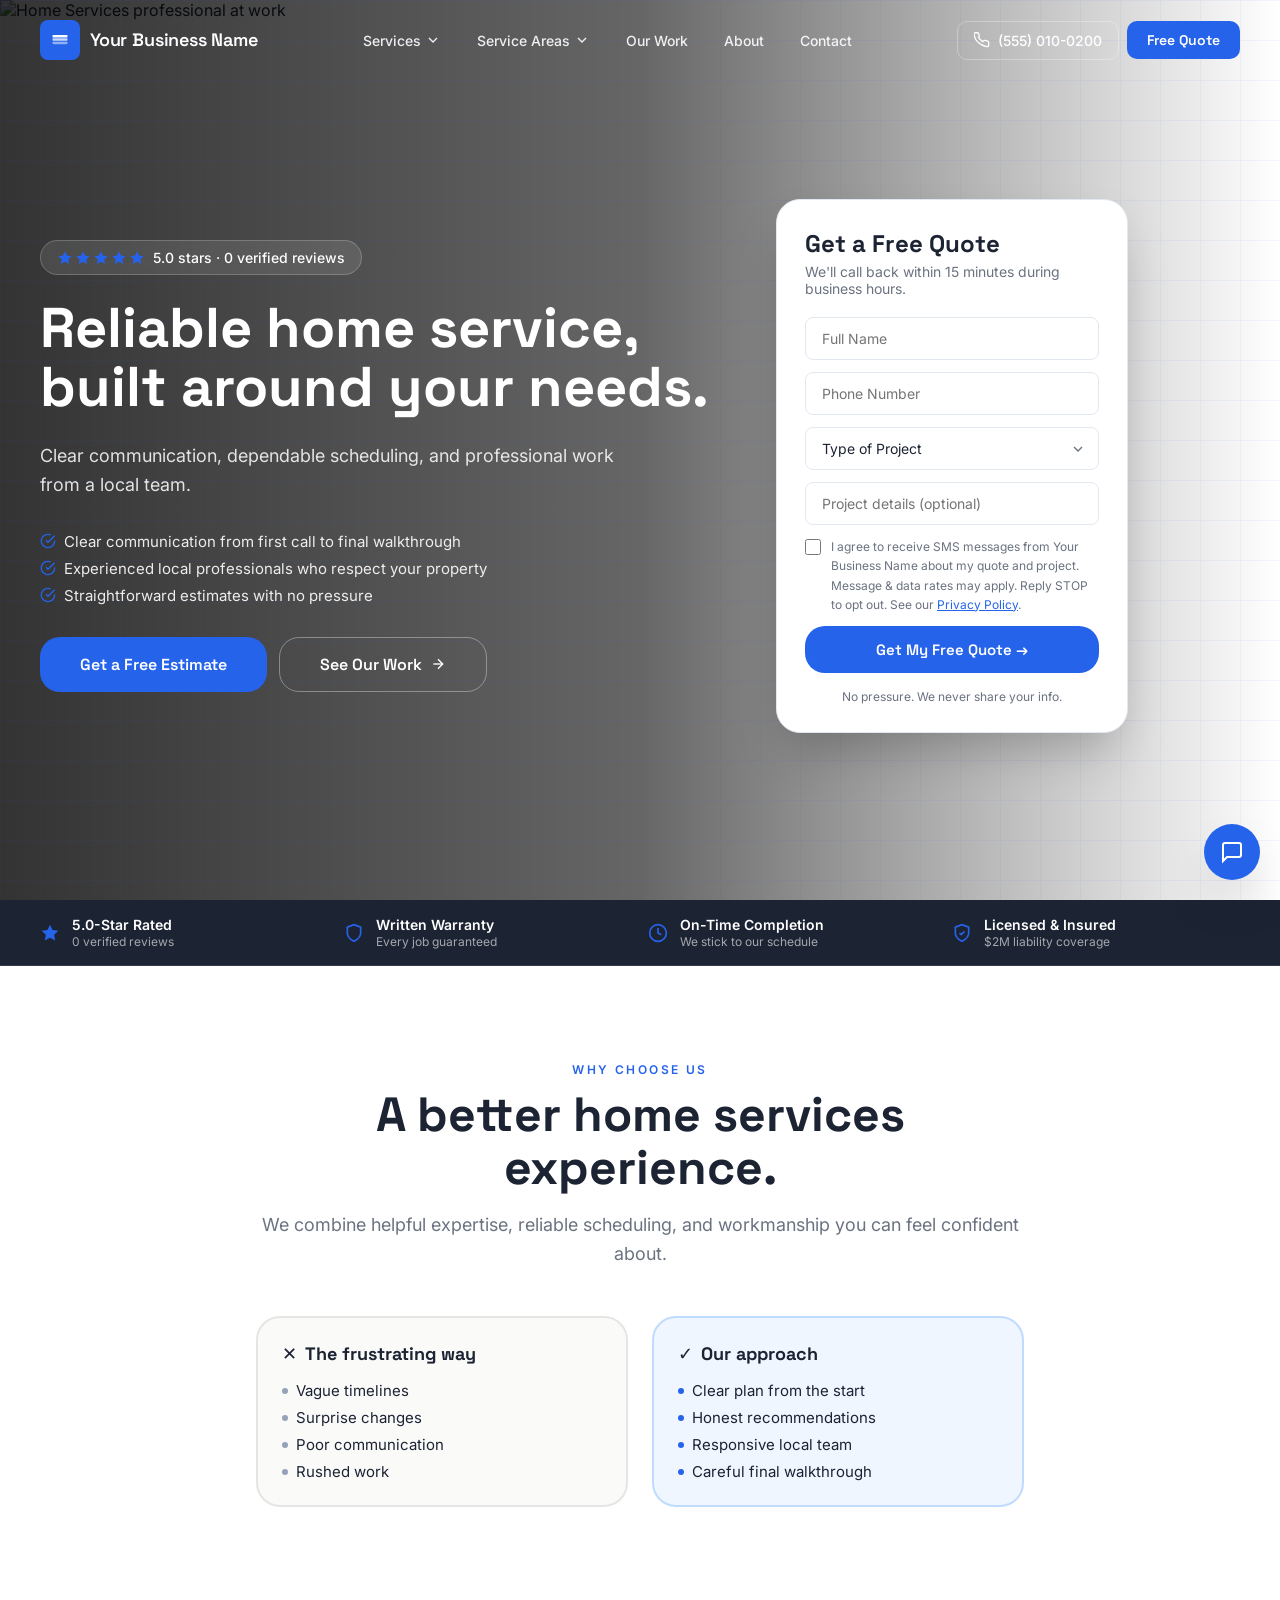
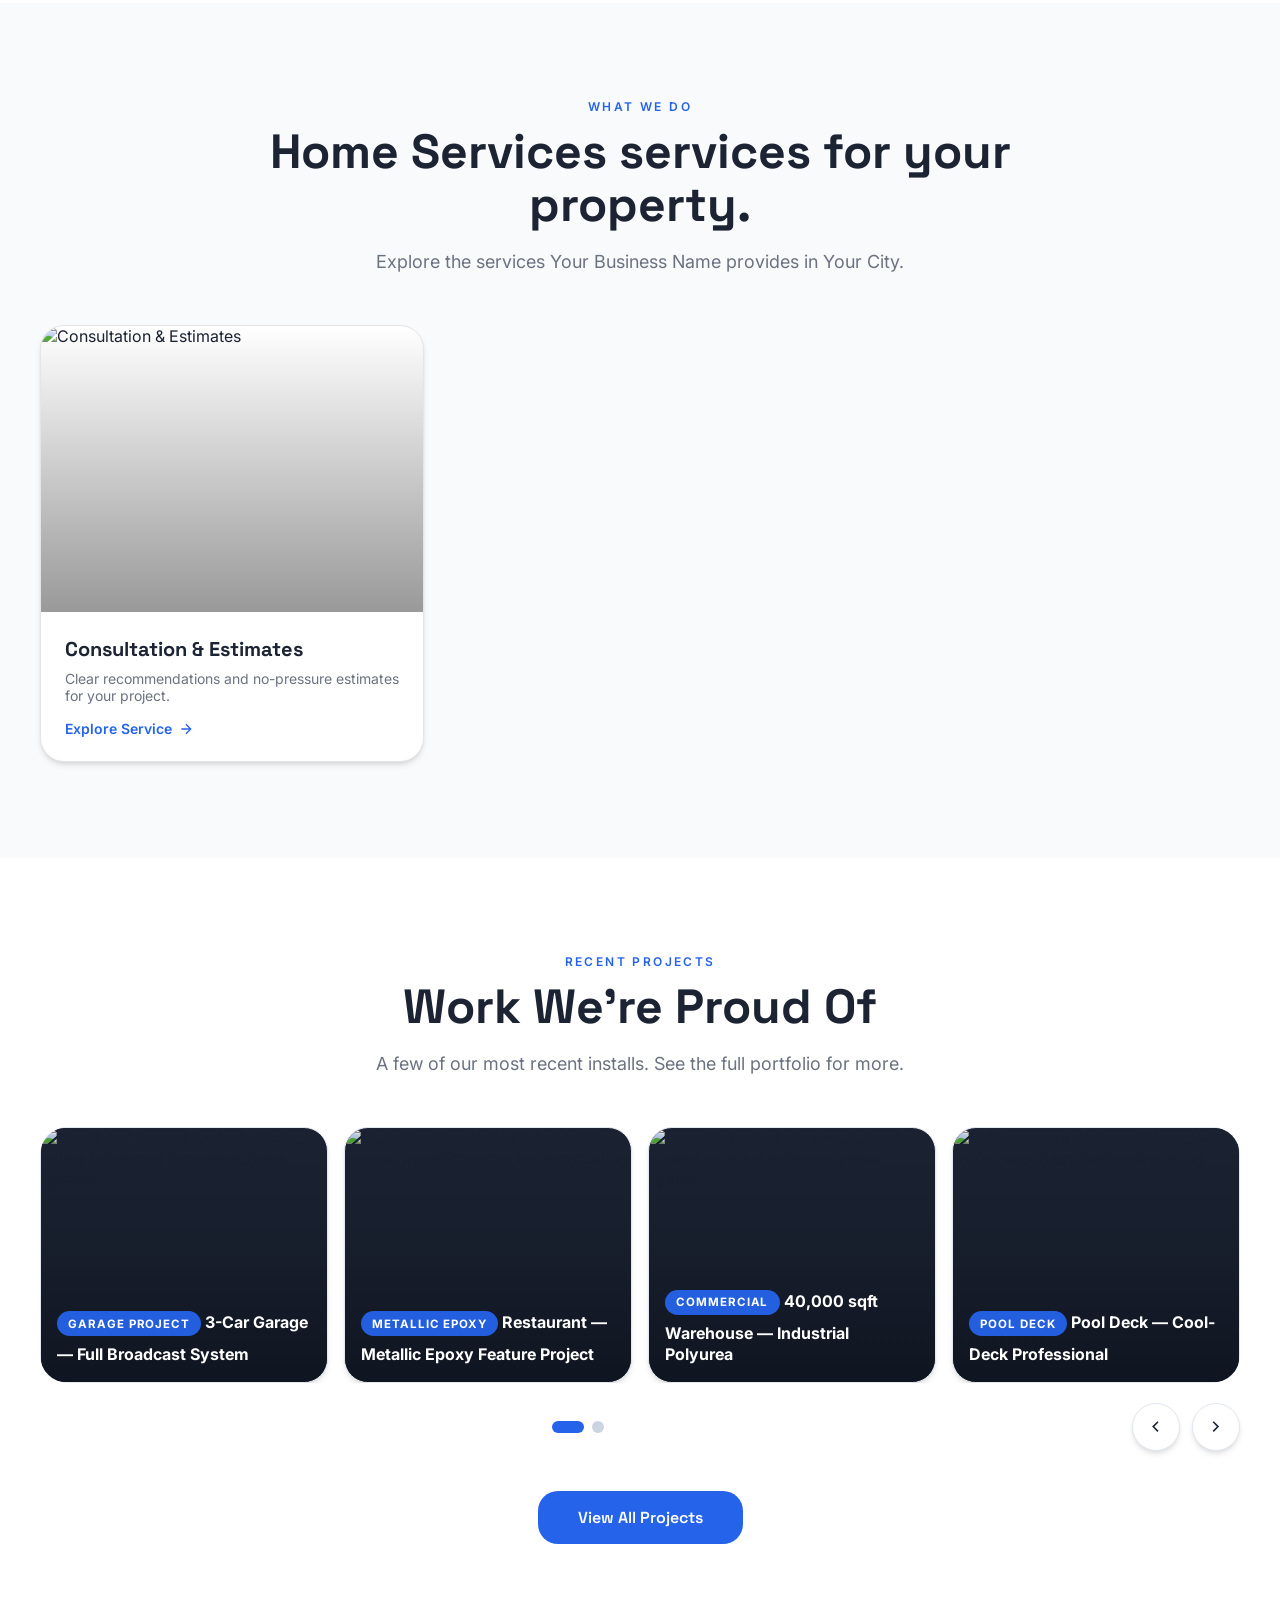
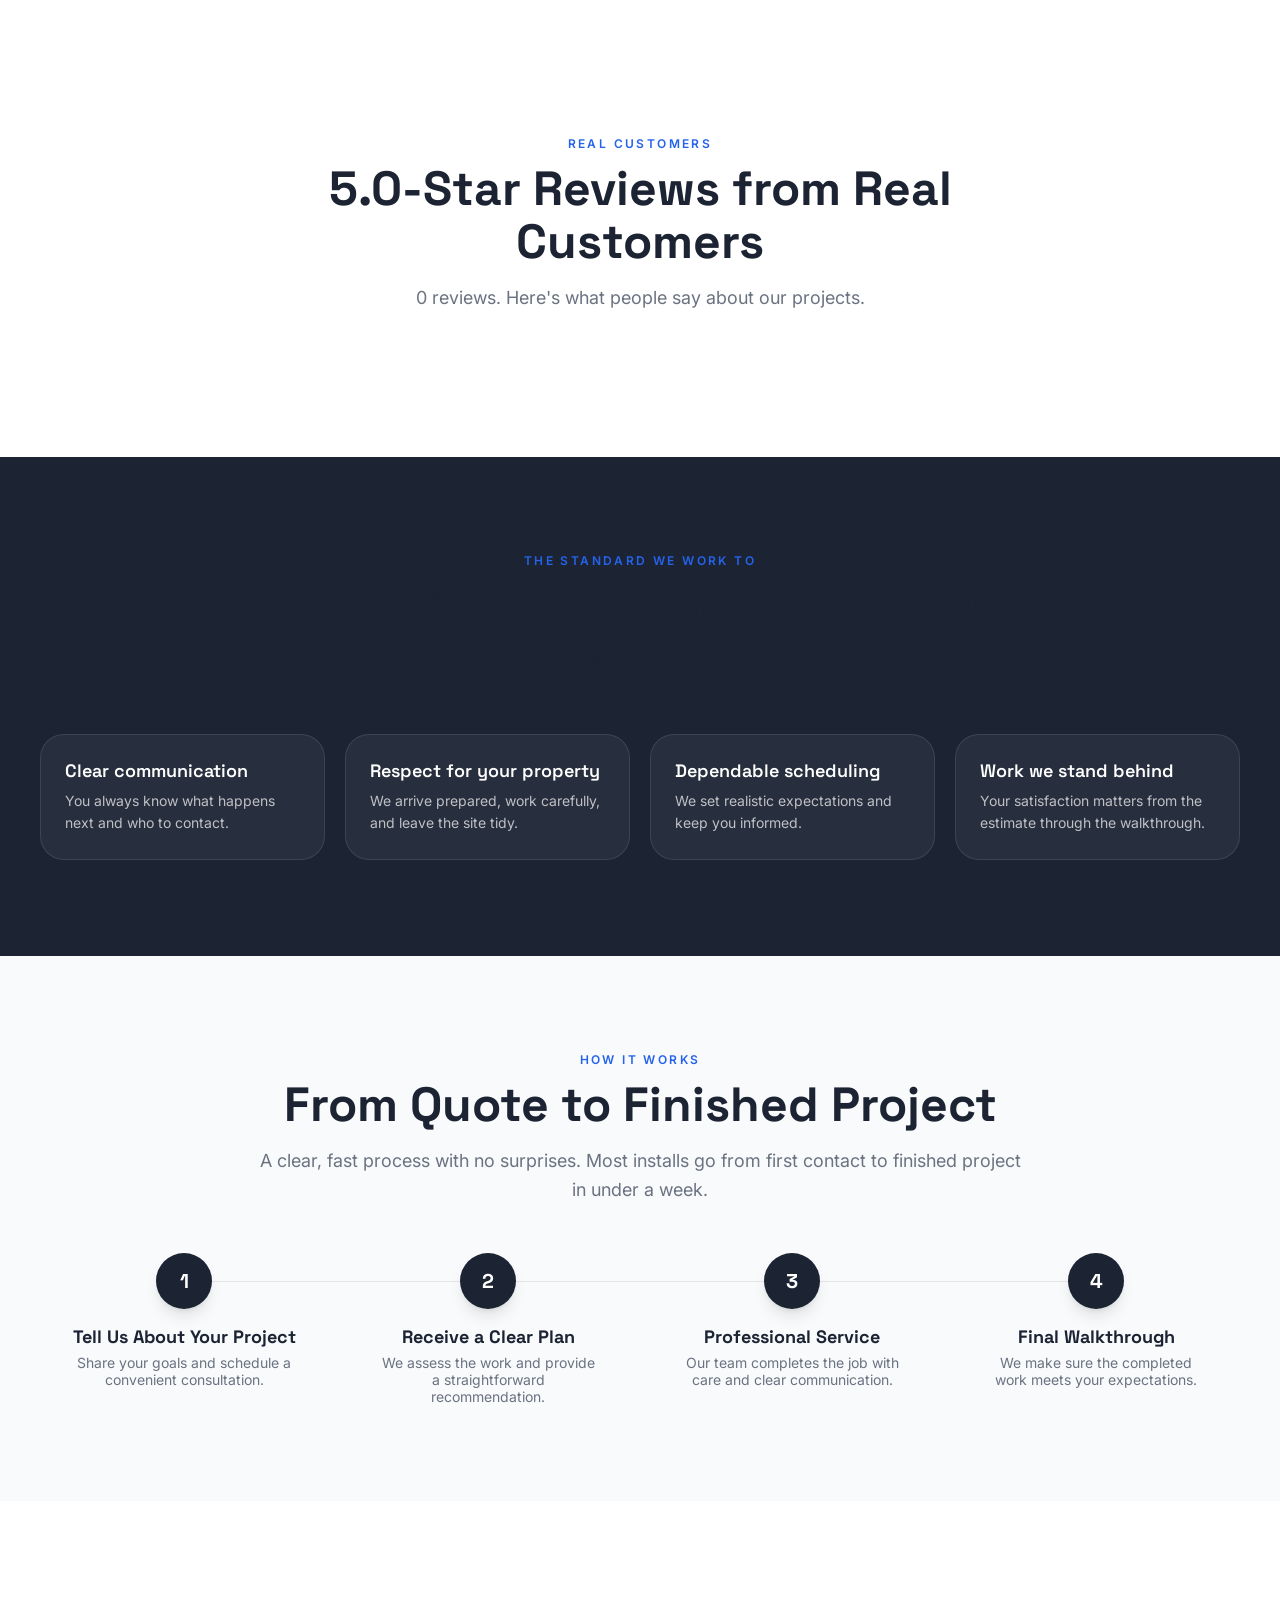
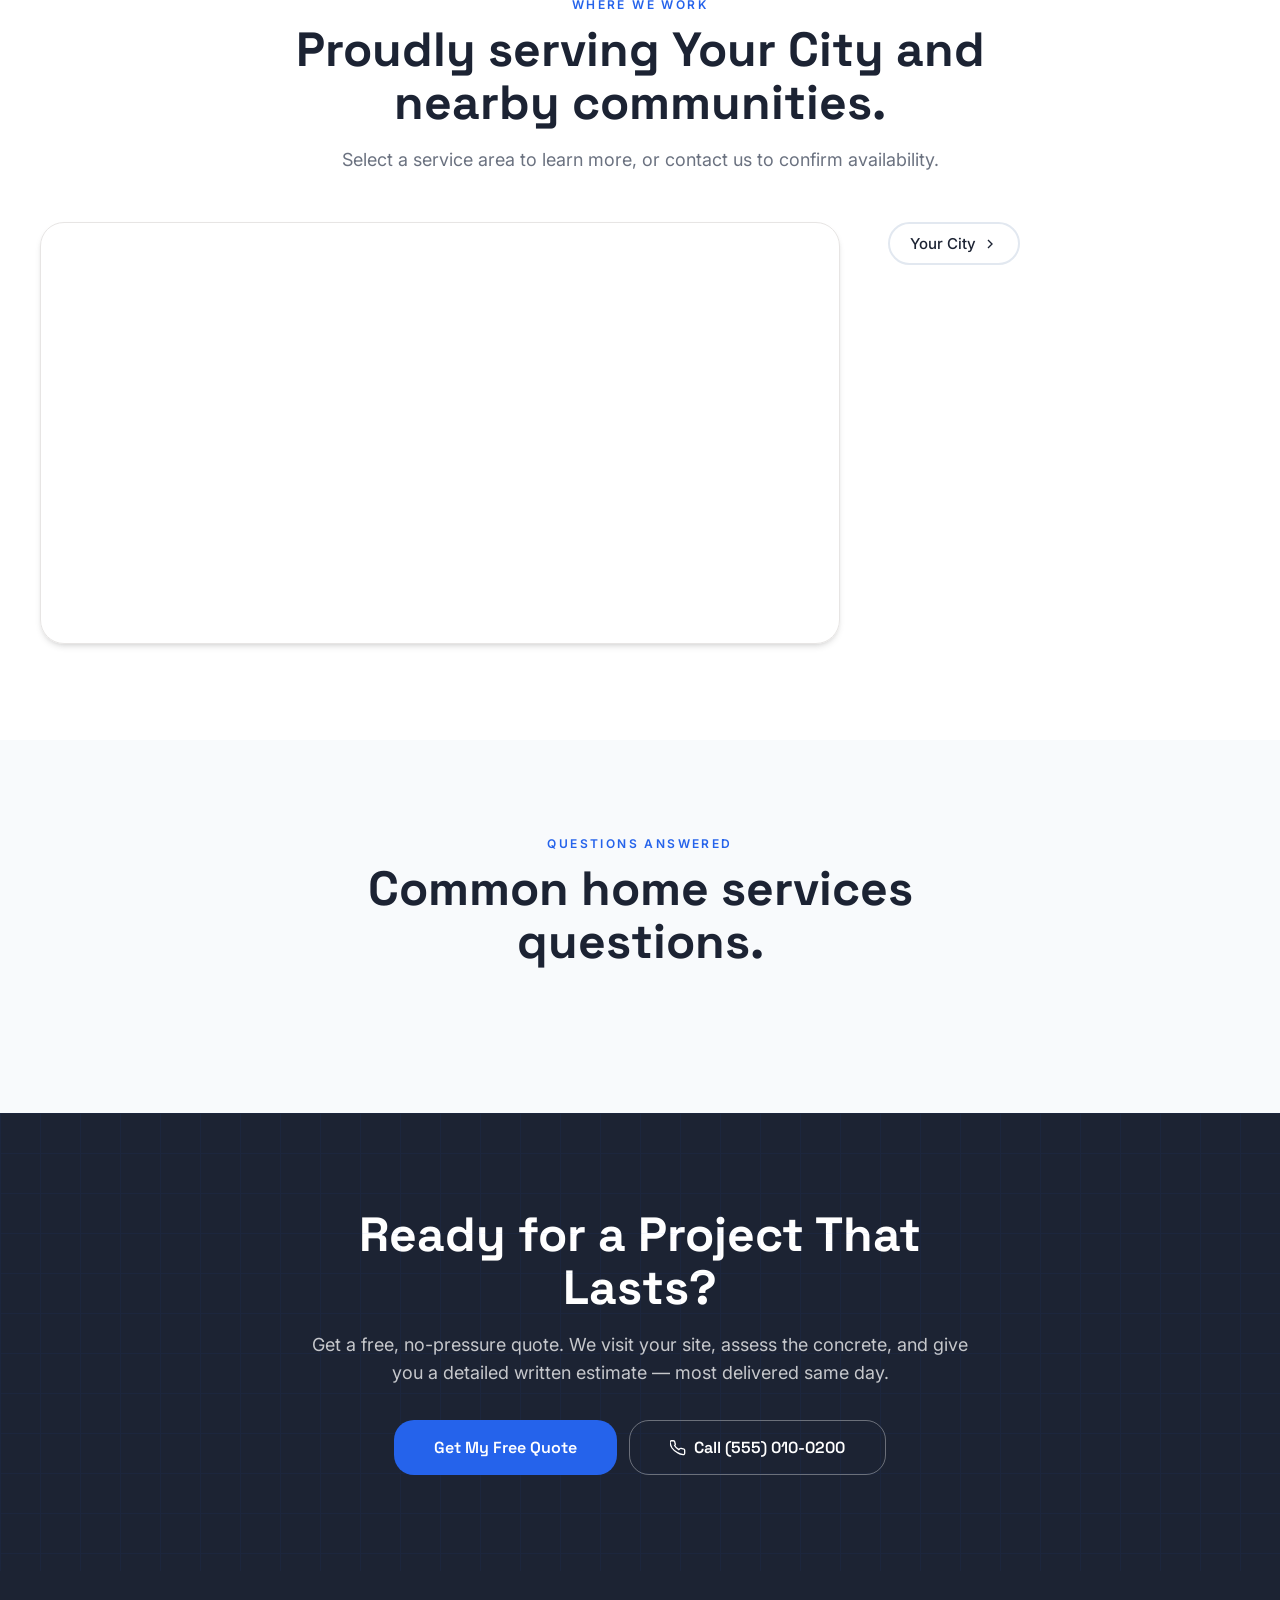
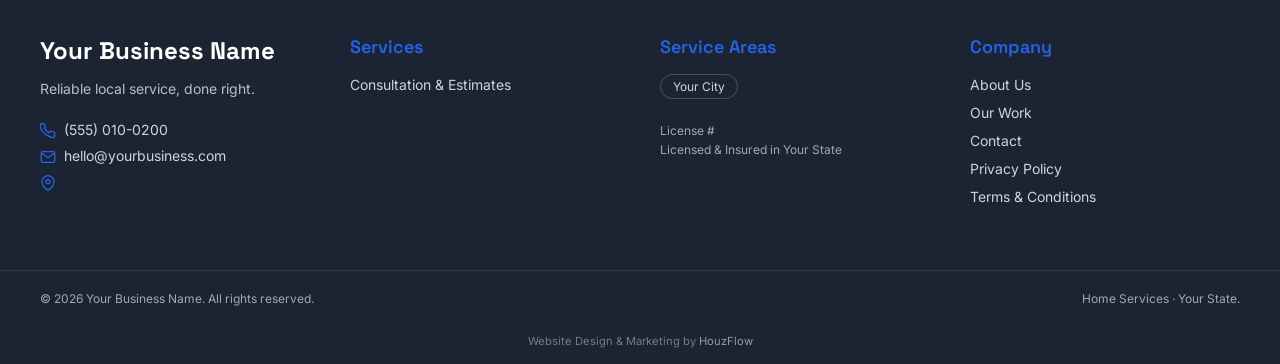
==== index.html @ 5cce3118 "Initial commit" ====
<!doctype html>
<html lang="en">
<head>
  <!-- ── CONFIG (loaded early for Meta Pixel) ──────────────────── -->
  <script src="CONFIG.js"></script>
  <!-- ── PROJECTS (gallery photos — separate file, updates monthly) ── -->
  <script src="PROJECTS.js"></script>
  <!-- ── Meta Pixel Base Code (reads CONFIG.metaPixelId) ───────── -->
  <script>
  (function() {
    if (!CONFIG.metaPixelId) return;
    !function(f,b,e,v,n,t,s)
    {if(f.fbq)return;n=f.fbq=function(){n.callMethod?
    n.callMethod.apply(n,arguments):n.queue.push(arguments)};
    if(!f._fbq)f._fbq=n;n.push=n;n.loaded=!0;n.version='2.0';
    n.queue=[];t=b.createElement(e);t.async=!0;
    t.src=v;s=b.getElementsByTagName(e)[0];
    s.parentNode.insertBefore(t,s)}(window, document,'script',
    'https://connect.facebook.net/en_US/fbevents.js');
    fbq('init', CONFIG.metaPixelId);
    fbq('track', 'PageView');
    document.write('<noscript><img height="1" width="1" style="display:none" src="https://www.facebook.com/tr?id=' + CONFIG.metaPixelId + '&ev=PageView&noscript=1"/></noscript>');
  })();
  </script>

  <meta charset="UTF-8" />
  <meta name="viewport" content="width=device-width, initial-scale=1.0" />
  <link rel="icon" type="image/svg+xml" href="/favicon.svg" />
  <title>YOUR BUSINESS NAME | Professional Home Services</title>
  <meta name="description" content="Professional local home services with clear estimates, dependable scheduling, and respectful workmanship." />
  <meta name="author" content="YOUR BUSINESS NAME" />
  <meta property="og:title" content="YOUR BUSINESS NAME | Professional Home Services" />
  <meta property="og:description" content="Clear estimates, dependable scheduling, and professional local service." />
  <meta property="og:type" content="website" />

  <link rel="preconnect" href="https://fonts.googleapis.com" />
  <link rel="preconnect" href="https://fonts.gstatic.com" crossorigin />
  <link href="https://fonts.googleapis.com/css2?family=Space+Grotesk:wght@600;700;800&family=Inter:wght@400;500;600&display=optional" rel="stylesheet" />
  <link rel="preload" as="image" href="https://images.unsplash.com/photo-1504307651254-35680f356dfd?w=1200&q=75&fm=webp" fetchpriority="high" />
  <link rel="stylesheet" href="styles.css" />
</head>
<body>

<!-- ── HERO SECTION ──────────────────────────────────────────── -->
<section class="home-hero" id="hero">
  <div class="hero-bg">
    <img id="hero-img" src="" alt="Professional home service at work" class="hero-bg-img" loading="eager" />
    <div class="hero-bg-gradient"></div>
    <div class="grid-overlay"></div>
  </div>
  <div class="container-wide hero-inner">
    <!-- Left: copy -->
    <div class="hero-copy">
      <!-- Social proof pill -->
      <div class="hero-proof-pill">
        <div class="stars" id="hero-stars"></div>
        <span id="hero-proof-text"></span>
      </div>
      <h1 class="hero-headline" id="hero-headline"></h1>
      <p class="hero-sub" id="hero-sub"></p>
      <!-- Trust bullets -->
      <ul class="hero-bullets">
        <li class="hero-bullet">
          <svg class="bullet-check" viewBox="0 0 24 24" fill="none" stroke="currentColor" stroke-width="2"><path d="M22 11.08V12a10 10 0 11-5.93-9.14"/><polyline points="22 4 12 14.01 9 11.01"/></svg>
          Diamond-ground prep — the only prep that lasts
        </li>
        <li class="hero-bullet">
          <svg class="bullet-check" viewBox="0 0 24 24" fill="none" stroke="currentColor" stroke-width="2"><path d="M22 11.08V12a10 10 0 11-5.93-9.14"/><polyline points="22 4 12 14.01 9 11.01"/></svg>
          Professional topcoat — UV stable, never yellows
        </li>
        <li class="hero-bullet">
          <svg class="bullet-check" viewBox="0 0 24 24" fill="none" stroke="currentColor" stroke-width="2"><path d="M22 11.08V12a10 10 0 11-5.93-9.14"/><polyline points="22 4 12 14.01 9 11.01"/></svg>
          Most installs completed in one day
        </li>
      </ul>
      <div class="hero-btns">
        <a href="/contact.html" class="btn-primary btn-lg" id="hero-cta-primary"></a>
        <!-- Desktop: "See Our Projects" link -->
        <a href="/our-work.html" class="btn-outline btn-lg hero-cta-desktop" id="hero-cta-secondary">
          <span id="hero-cta-secondary-text"></span>
          <svg viewBox="0 0 24 24" fill="none" stroke="currentColor" stroke-width="2" class="icon-sm"><line x1="5" y1="12" x2="19" y2="12"/><polyline points="12 5 19 12 12 19"/></svg>
        </a>
        <!-- Mobile: Call button -->
        <a href="#" class="btn-outline btn-lg hero-cta-mobile" id="hero-cta-call">
          <svg viewBox="0 0 24 24" fill="none" stroke="currentColor" stroke-width="2" class="icon-sm"><path d="M22 16.92v3a2 2 0 01-2.18 2 19.79 19.79 0 01-8.63-3.07A19.5 19.5 0 013.09 12a19.79 19.79 0 01-3-8.63A2 2 0 012.11 1.18h3a2 2 0 012 1.72c.127.96.361 1.903.7 2.81a2 2 0 01-.45 2.11L6.91 8.27a16 16 0 006.29 6.29l1.45-1.45a2 2 0 012.11-.45c.907.339 1.85.573 2.81.7A2 2 0 0122 15.36z"/></svg>
          <span id="hero-cta-phone-text"></span>
        </a>
      </div>
    </div>
    <!-- Right: Lead form (desktop only) -->
    <div class="hero-form-wrap lg-show">
      <div id="hero-lead-form"></div>
    </div>
  </div>
</section>

<!-- ── TRUST BAR ─────────────────────────────────────────────── -->
<div class="trust-bar">
  <div class="container-wide" id="trust-bar-container"></div>
</div>

<!-- ── WHY EPOXY FAILS ────────────────────────────────────────── -->
<section class="section-y bg-white">
  <div class="container-wide">
    <div id="why-section-header"></div>
    <div class="comparison-grid">
      <div class="comparison-card comparison-bad">
        <div class="comparison-label">
          <span>❌</span> Bare Concrete
        </div>
        <ul class="comparison-points">
          <li><span class="dot dot-bad"></span> Dusty &amp; porous</li>
          <li><span class="dot dot-bad"></span> Stains permanently</li>
          <li><span class="dot dot-bad"></span> Cracks spread</li>
          <li><span class="dot dot-bad"></span> Hard to clean</li>
        </ul>
      </div>
      <div class="comparison-card comparison-good">
        <div class="comparison-label">
          <span>✅</span> Our Service Standard
        </div>
        <ul class="comparison-points">
          <li><span class="dot dot-good"></span> Sealed &amp; seamless</li>
          <li><span class="dot dot-good"></span> Chemical resistant</li>
          <li><span class="dot dot-good"></span> Crack-filled &amp; bonded</li>
          <li><span class="dot dot-good"></span> Wipes clean instantly</li>
        </ul>
      </div>
    </div>
  </div>
</section>

<!-- ── SERVICES SECTION ───────────────────────────────────────── -->
<section class="section-y bg-slate-50">
  <div class="container-wide">
    <div id="services-section-header"></div>
    <div class="services-grid-home" id="services-grid"></div>
  </div>
</section>

<!-- ── RECENT WORK ───────────────────────────────────────────── -->
<section class="section-y bg-white">
  <div class="container-wide">
    <div id="recent-work-header"></div>
    <div class="portfolio-gallery" id="recent-work-gallery">
      <div class="portfolio-gallery-viewport">
        <div class="portfolio-grid" id="recent-work-grid"></div>
      </div>
      <div class="portfolio-gallery-controls">
        <div class="portfolio-gallery-dots" id="recent-work-dots" aria-label="Home project gallery pagination"></div>
        <div class="portfolio-gallery-nav">
          <button type="button" class="portfolio-gallery-arrow" id="recent-work-prev" aria-label="Previous project slide">
            <svg viewBox="0 0 24 24" fill="none" stroke="currentColor" stroke-width="2"><polyline points="15 18 9 12 15 6"/></svg>
          </button>
          <button type="button" class="portfolio-gallery-arrow" id="recent-work-next" aria-label="Next project slide">
            <svg viewBox="0 0 24 24" fill="none" stroke="currentColor" stroke-width="2"><polyline points="9 18 15 12 9 6"/></svg>
          </button>
        </div>
      </div>
    </div>
    <div class="recent-work-cta-row">
      <a href="/our-work.html" class="btn-outline btn-lg">View Full Portfolio →</a>
    </div>
  </div>
</section>

<!-- ── SOCIAL PROOF ───────────────────────────────────────────── -->
<section class="section-y bg-white">
  <div class="container-wide">
    <div id="reviews-section-header"></div>
    <div class="reviews-grid" id="reviews-grid"></div>
    <!-- Google Reviews Badge — rendered by JS if googleReviewsUrl is set -->
    <div id="google-reviews-badge-wrap"></div>
  </div>
</section>

<!-- ── DIFFERENTIATORS ────────────────────────────────────────── -->
<section class="section-y bg-secondary" style="background-color: var(--color-secondary);">
  <div class="container-wide">
    <div id="diff-section-header"></div>
    <div class="diff-grid">
      <div class="diff-card">
        <svg class="diff-icon" viewBox="0 0 24 24" fill="none" stroke="currentColor" stroke-width="2"><rect x="3" y="14" width="18" height="3" rx="1" fill="currentColor" opacity="0.5"/><rect x="3" y="10" width="18" height="3" rx="1" fill="currentColor" opacity="0.75"/><rect x="3" y="6" width="18" height="3" rx="1" fill="currentColor"/></svg>
        <div class="diff-title">Diamond Grind Prep</div>
        <p class="diff-desc">Every project is ground to bare concrete. No exceptions. This is what makes coatings permanent.</p>
      </div>
      <div class="diff-card">
        <svg class="diff-icon" viewBox="0 0 24 24" fill="none" stroke="currentColor" stroke-width="2"><path d="M12 22s8-4 8-10V5l-8-3-8 3v7c0 6 8 10 8 10z"/></svg>
        <div class="diff-title">Written Warranty</div>
        <p class="diff-desc">We back every installation with a written workmanship warranty. If it fails, we come back and fix it.</p>
      </div>
      <div class="diff-card">
        <svg class="diff-icon" viewBox="0 0 24 24" fill="none" stroke="currentColor" stroke-width="2"><circle cx="12" cy="12" r="10"/><polyline points="12 6 12 12 16 14"/></svg>
        <div class="diff-title">One-Day Installs</div>
        <p class="diff-desc">Most residential projects done in a single day. Back to normal by the next morning.</p>
      </div>
      <div class="diff-card">
        <svg class="diff-icon" viewBox="0 0 24 24" fill="none" stroke="currentColor" stroke-width="2"><circle cx="12" cy="8" r="6"/><path d="M15.477 12.89L17 22l-5-3-5 3 1.523-9.11"/></svg>
        <div class="diff-title">Premium Materials Only</div>
        <p class="diff-desc">100% solids epoxy and professional — never watered-down box-store products.</p>
      </div>
    </div>
  </div>
</section>

<!-- ── PROCESS SECTION ────────────────────────────────────────── -->
<section class="section-y bg-slate-50">
  <div class="container-wide">
    <div id="process-section-header"></div>
    <div id="process-steps-container"></div>
  </div>
</section>

<!-- ── LEAD FORM (mobile) ─────────────────────────────────────── -->
<section class="section-y bg-white lg-hidden">
  <div class="container-wide" style="max-width: 560px; margin-inline: auto;">
    <div id="mobile-lead-form"></div>
  </div>
</section>

<!-- ── SERVICE AREAS ─────────────────────────────────────────── -->
<section class="section-y bg-white">
  <div class="container-wide">
    <div id="areas-section-header"></div>
    <div class="areas-layout">
      <!-- Map: full-width on mobile, right column on desktop -->
      <div class="areas-map-col" id="areas-map"></div>
      <!-- Chips -->
      <div class="areas-chips-col">
        <div class="areas-chips" id="areas-chips"></div>
      </div>
    </div>
  </div>
</section>

<!-- ── FAQs ──────────────────────────────────────────────────── -->
<section class="section-y bg-slate-50">
  <div class="container-wide">
    <div id="faq-section-header"></div>
    <div id="faq-container"></div>
  </div>
</section>

<!-- ── FINAL CTA ──────────────────────────────────────────────── -->
<div id="cta-section"></div><script src="components.js"></script><script src="/generic-runtime.js"></script>
<script>
document.addEventListener('DOMContentLoaded', () => {
  // Hero
  document.title = `${CONFIG.businessName} | Professional Home Services`;
  document.getElementById('hero-img').src = CONFIG.hero.heroImage;
  document.getElementById('hero-headline').textContent = CONFIG.hero.headline;
  document.getElementById('hero-sub').textContent = CONFIG.hero.subheadline;
  document.getElementById('hero-cta-primary').textContent = CONFIG.hero.ctaPrimary;
  document.getElementById('hero-cta-secondary-text').textContent = CONFIG.hero.ctaSecondary;
  // Mobile call button — href and label from CONFIG
  const callBtn = document.getElementById('hero-cta-call');
  callBtn.href = `tel:${CONFIG.phoneRaw}`;
  document.getElementById('hero-cta-phone-text').textContent = CONFIG.phone;
  document.getElementById('hero-stars').innerHTML = renderStars(5);
  document.getElementById('hero-proof-text').textContent = `${CONFIG.rating} stars · ${CONFIG.reviewCount} verified reviews`;

  // Trust bar
  renderTrustBar('trust-bar-container');

  // Why section
  document.getElementById('why-section-header').innerHTML = sectionHeaderHTML({
    eyebrow: 'The Truth About Home Services',
    title: "Most Epoxy Fails. Ours Doesn't.",
    subtitle: "The difference comes down to one thing: prep. 90% of coating failures are caused by inadequate surface preparation. We diamond-grind every project — no shortcuts."
  });

  // Services
  document.getElementById('services-section-header').innerHTML = sectionHeaderHTML({
    eyebrow: 'What We Install',
    title: 'Home Service Systems for Every Application',
    subtitle: 'From residential garages to industrial warehouses — the right coating for every surface, environment, and budget.'
  });
  document.getElementById('services-grid').innerHTML = CONFIG.services.map(s => serviceCardHTML(s)).join('');

  // Recent Work (home page gallery teaser — featured PROJECTS only, link-through to /our-work.html)
  document.getElementById('recent-work-header').innerHTML = sectionHeaderHTML({
    eyebrow: 'Recent Projects',
    title: "Work We're Proud Of",
    subtitle: 'A few of our most recent installs. See the full portfolio for more.'
  });
  const featuredProjects = (typeof PROJECTS !== 'undefined' ? PROJECTS.slice(0, 8) : []);
  const recentWorkCta = document.querySelector('.recent-work-cta-row a');
  if (recentWorkCta) {
    recentWorkCta.textContent = 'View All Projects';
    recentWorkCta.classList.remove('btn-outline');
    recentWorkCta.classList.add('btn-primary', 'recent-work-cta-btn');
  }
  initProjectGallery({
    galleryId: 'recent-work-gallery',
    trackId: 'recent-work-grid',
    dotsId: 'recent-work-dots',
    prevId: 'recent-work-prev',
    nextId: 'recent-work-next',
    projects: featuredProjects,
    linkHref: '/our-work.html',
    linkLabel: 'View project in our full portfolio',
  });

  // JSON-LD: ItemList of ImageObject for the featured home-page set
  if (featuredProjects.length) {
    const recentWorkJsonLd = {
      "@context": "https://schema.org",
      "@type": "ItemList",
      "itemListElement": featuredProjects.map((p, i) => ({
        "@type": "ListItem",
        "position": i + 1,
        "item": {
          "@type": "ImageObject",
          "contentUrl": p.img,
          "name": p.title,
          "description": p.alt,
          "width": p.width,
          "height": p.height
        }
      }))
    };
    const ldScript = document.createElement('script');
    ldScript.type = 'application/ld+json';
    ldScript.textContent = JSON.stringify(recentWorkJsonLd);
    document.head.appendChild(ldScript);
  }

  function initProjectGallery({
    galleryId,
    trackId,
    dotsId,
    prevId,
    nextId,
    projects,
    linkHref,
    linkLabel,
  }) {
    const gallery = document.getElementById(galleryId);
    const track = document.getElementById(trackId);
    const dots = document.getElementById(dotsId);
    const prevBtn = document.getElementById(prevId);
    const nextBtn = document.getElementById(nextId);

    if (!gallery || !track || !dots || !prevBtn || !nextBtn) return;
    if (!projects.length) {
      track.innerHTML = '<div class="portfolio-gallery-empty">Projects will appear here soon.</div>';
      prevBtn.disabled = true;
      nextBtn.disabled = true;
      return;
    }

    const autoplayDelay = 5000;
    let slides = [];
    let currentIndex = 0;
    let autoplayId = null;
    let resizeTimer = null;
    let startX = 0;
    let deltaX = 0;
    let isPointerDown = false;
    let suppressClick = false;

    const getItemsPerSlide = () => {
      if (window.innerWidth >= 1024) return 4;
      if (window.innerWidth >= 640) return 2;
      return 1;
    };

    const buildCard = (project, index, eagerCount) => `
      <div class="portfolio-item">
        <a href="${linkHref}" class="portfolio-img-btn portfolio-card" aria-label="${linkLabel}: ${project.title}" draggable="false">
          <img
            src="${project.img}"
            alt="${project.alt}"
            width="${project.width}"
            height="${project.height}"
            class="portfolio-img"
            loading="${index < eagerCount ? 'eager' : 'lazy'}"
            sizes="(min-width: 1024px) 23vw, (min-width: 640px) 46vw, 90vw"
            draggable="false"
          />
          <span class="portfolio-overlay">
            <span class="portfolio-overlay-inner">
              <span class="portfolio-cat-badge">${project.category}</span>
              <span class="portfolio-project-title">${project.title}</span>
            </span>
          </span>
        </a>
      </div>`;

    const updateButtons = () => {
      const hasMultipleSlides = slides.length > 1;
      prevBtn.disabled = !hasMultipleSlides;
      nextBtn.disabled = !hasMultipleSlides;
      dots.querySelectorAll('.portfolio-gallery-dot').forEach((dot, index) => {
        const isActive = index === currentIndex;
        dot.classList.toggle('is-active', isActive);
        dot.setAttribute('aria-pressed', String(isActive));
      });
    };

    const updatePosition = (animate = true) => {
      track.style.transition = animate ? '' : 'none';
      track.style.transform = `translateX(calc(${-100 * currentIndex}% - ${1.25 * currentIndex}rem))`;
      updateButtons();
    };

    const goToSlide = (index, animate = true) => {
      if (!slides.length) return;
      currentIndex = (index + slides.length) % slides.length;
      updatePosition(animate);
    };

    const restartAutoplay = () => {
      window.clearInterval(autoplayId);
      if (slides.length <= 1) return;
      autoplayId = window.setInterval(() => goToSlide(currentIndex + 1), autoplayDelay);
    };

    const renderSlides = () => {
      const itemsPerSlide = getItemsPerSlide();
      const eagerCount = itemsPerSlide;
      slides = [];
      for (let i = 0; i < projects.length; i += itemsPerSlide) {
        slides.push(projects.slice(i, i + itemsPerSlide));
      }
      currentIndex = Math.min(currentIndex, slides.length - 1);
      track.innerHTML = slides.map((slide, slideIndex) => `
        <div class="portfolio-slide" data-slide-index="${slideIndex}">
          ${slide.map((project, itemIndex) => buildCard(project, slideIndex * itemsPerSlide + itemIndex, eagerCount)).join('')}
        </div>
      `).join('');
      dots.innerHTML = slides.map((_, index) => `
        <button type="button" class="portfolio-gallery-dot${index === currentIndex ? ' is-active' : ''}" data-dot-index="${index}" aria-label="Go to project slide ${index + 1}" aria-pressed="${index === currentIndex ? 'true' : 'false'}"></button>
      `).join('');
      updatePosition(false);
    };

    const finishGesture = () => {
      if (!isPointerDown) return;
      isPointerDown = false;
      track.classList.remove('is-dragging');
      if (Math.abs(deltaX) > 50) {
        goToSlide(currentIndex + (deltaX < 0 ? 1 : -1));
        suppressClick = true;
      } else {
        updatePosition();
      }
      deltaX = 0;
      restartAutoplay();
    };

    prevBtn.addEventListener('click', () => {
      goToSlide(currentIndex - 1);
      restartAutoplay();
    });
    nextBtn.addEventListener('click', () => {
      goToSlide(currentIndex + 1);
      restartAutoplay();
    });
    dots.addEventListener('click', (event) => {
      const button = event.target.closest('[data-dot-index]');
      if (!button) return;
      goToSlide(Number(button.dataset.dotIndex));
      restartAutoplay();
    });
    gallery.addEventListener('pointerdown', (event) => {
      if (slides.length <= 1 || (event.pointerType === 'mouse' && event.button !== 0)) return;
      isPointerDown = true;
      startX = event.clientX;
      deltaX = 0;
      suppressClick = false;
      track.classList.add('is-dragging');
      window.clearInterval(autoplayId);
    });
    gallery.addEventListener('pointermove', (event) => {
      if (!isPointerDown) return;
      deltaX = event.clientX - startX;
    });
    gallery.addEventListener('pointerup', finishGesture);
    gallery.addEventListener('pointercancel', finishGesture);
    gallery.addEventListener('pointerleave', finishGesture);
    gallery.addEventListener('dragstart', (event) => event.preventDefault());
    gallery.addEventListener('click', (event) => {
      if (!suppressClick) return;
      event.preventDefault();
      suppressClick = false;
    }, true);
    gallery.addEventListener('mouseenter', () => window.clearInterval(autoplayId));
    gallery.addEventListener('mouseleave', restartAutoplay);
    gallery.addEventListener('focusin', () => window.clearInterval(autoplayId));
    gallery.addEventListener('focusout', restartAutoplay);
    window.addEventListener('resize', () => {
      window.clearTimeout(resizeTimer);
      resizeTimer = window.setTimeout(() => {
        renderSlides();
        restartAutoplay();
      }, 120);
    });

    renderSlides();
    restartAutoplay();
  }

  // Reviews
  document.getElementById('reviews-section-header').innerHTML = sectionHeaderHTML({
    eyebrow: 'Real Customers',
    title: `${CONFIG.rating}-Star Reviews from Real Customers`,
    subtitle: `${CONFIG.reviewCount} reviews. Here's what people say about our projects.`
  });
  document.getElementById('reviews-grid').innerHTML = CONFIG.testimonials.map(t => `
    <div class="review-card">
      <div class="stars">${renderStars(t.stars)}</div>
      <p class="review-text">"${t.text}"</p>
      <div class="review-footer">
        <div>
          <div class="review-name">${t.name}</div>
          <div class="review-location">${t.location}</div>
        </div>
        <span class="review-badge">${t.service}</span>
      </div>
    </div>`).join('');

  // Google Reviews badge — only render when googleReviewsUrl is set
  const reviewsUrl = CONFIG.googleReviewsUrl && CONFIG.googleReviewsUrl.trim();
  const badgeWrap = document.getElementById('google-reviews-badge-wrap');
  if (reviewsUrl && badgeWrap) {
    badgeWrap.innerHTML = `
      <div class="google-badge-row">
        <a href="${reviewsUrl}" target="_blank" rel="noopener noreferrer" class="google-badge">
          <!-- Google G logo -->
          <svg viewBox="0 0 24 24" class="google-g-logo" xmlns="http://www.w3.org/2000/svg">
            <path d="M22.56 12.25c0-.78-.07-1.53-.2-2.25H12v4.26h5.92c-.26 1.37-1.04 2.53-2.21 3.31v2.77h3.57c2.08-1.92 3.28-4.74 3.28-8.09z" fill="#4285F4"/>
            <path d="M12 23c2.97 0 5.46-.98 7.28-2.66l-3.57-2.77c-.98.66-2.23 1.06-3.71 1.06-2.86 0-5.29-1.93-6.16-4.53H2.18v2.84C3.99 20.53 7.7 23 12 23z" fill="#34A853"/>
            <path d="M5.84 14.09c-.22-.66-.35-1.36-.35-2.09s.13-1.43.35-2.09V7.07H2.18C1.43 8.55 1 10.22 1 12s.43 3.45 1.18 4.93l3.66-2.84z" fill="#FBBC05"/>
            <path d="M12 5.38c1.62 0 3.06.56 4.21 1.64l3.15-3.15C17.45 2.09 14.97 1 12 1 7.7 1 3.99 3.47 2.18 7.07l3.66 2.84c.87-2.6 3.3-4.53 6.16-4.53z" fill="#EA4335"/>
          </svg>
          <div class="google-badge-text">
            <div class="google-badge-title">Read Our Reviews</div>
            <div class="google-badge-sub">
              <div class="stars">${renderStars(5)}</div>
              <span>${CONFIG.rating} · ${CONFIG.reviewCount} reviews on Google</span>
            </div>
          </div>
          <svg viewBox="0 0 24 24" fill="none" stroke="currentColor" stroke-width="2" class="google-badge-arrow"><line x1="5" y1="12" x2="19" y2="12"/><polyline points="12 5 19 12 12 19"/></svg>
        </a>
      </div>`;
  }

  // Differentiators header
  document.getElementById('diff-section-header').innerHTML = sectionHeaderHTML({
    eyebrow: 'Why Choose Us',
    title: 'Built Different. Installed Right.',
    light: true
  });

  // Process
  document.getElementById('process-section-header').innerHTML = sectionHeaderHTML({
    eyebrow: 'How It Works',
    title: 'From Quote to Finished Project',
    subtitle: 'A clear, fast process with no surprises. Most installs go from first contact to finished project in under a week.'
  });
  document.getElementById('process-steps-container').innerHTML = processStepsHTML(CONFIG.processSteps);

  // Lead forms
  buildLeadForm('hero-lead-form', { variant: 'card', showMessage: false });
  buildLeadForm('mobile-lead-form', { variant: 'full', showMessage: true });

  // Service areas
  document.getElementById('areas-section-header').innerHTML = sectionHeaderHTML({
    eyebrow: 'Where We Work',
    title: `Serving ${CONFIG.city} & Surrounding Areas`,
    subtitle: 'Local crews, no travel fees, fast scheduling within our service zone.'
  });
  document.getElementById('areas-map').innerHTML = mapEmbedHTML();
  document.getElementById('areas-chips').innerHTML = CONFIG.serviceAreas.map(a => `
    <a href="/${a.slug}.html" class="area-chip">
      ${a.name}
      <svg viewBox="0 0 24 24" fill="none" stroke="currentColor" stroke-width="2" class="icon-sm"><polyline points="9 18 15 12 9 6"/></svg>
    </a>`).join('');

  // FAQs
  document.getElementById('faq-section-header').innerHTML = sectionHeaderHTML({
    eyebrow: 'Questions',
    title: 'Everything You Need to Know About Epoxy Projects'
  });
  renderFAQs('faq-container', CONFIG.faqs);

  // CTA
  document.getElementById('cta-section').innerHTML = ctaSectionHTML({
    title: "Ready for a Project That Lasts?",
    subtitle: "Get a free, no-pressure quote. We visit your site, assess the concrete, and give you a detailed written estimate — most delivered same day."
  });
});
</script>

<style>
/* ── HOME PAGE SPECIFIC STYLES ─────────────────────────────── */
.home-hero {
  position: relative;
  min-height: 100svh;
  display: flex;
  align-items: center;
  overflow: hidden;
}
.hero-bg { position: absolute; inset: 0; }
.hero-bg-img { width: 100%; height: 100%; object-fit: cover; }
.hero-bg-gradient {
  position: absolute;
  inset: 0;
  background: linear-gradient(to right, rgba(0,0,0,0.8), rgba(0,0,0,0.6) 50%, transparent);
}
.hero-inner {
  position: relative;
  display: flex;
  flex-direction: column;
  align-items: center;
  gap: 3rem;
  padding-block: clamp(3rem, 8vw, 6rem);
  padding-top: 8rem;
}
@media (min-width: 1024px) {
  .hero-inner { flex-direction: row; align-items: center; gap: 4rem; }
}
.hero-copy { flex: 1; color: #fff; max-width: 42rem; }
.hero-proof-pill {
  display: inline-flex;
  align-items: center;
  gap: 0.5rem;
  background: rgba(255,255,255,0.1);
  backdrop-filter: blur(8px);
  border: 1px solid rgba(255,255,255,0.2);
  border-radius: 9999px;
  padding: 0.5rem 1rem;
  margin-bottom: 1.5rem;
  font-size: 0.875rem;
  font-weight: 500;
}
.hero-headline { margin-bottom: 1.5rem; }
.hero-sub { font-size: 1.125rem; color: rgba(255,255,255,0.85); line-height: 1.65; margin-bottom: 2rem; max-width: 36rem; }
.hero-bullets { list-style: none; display: flex; flex-direction: column; gap: 0.5rem; margin-bottom: 2rem; }
.hero-bullet { display: flex; align-items: center; gap: 0.5rem; color: rgba(255,255,255,0.9); font-size: 0.9375rem; }
.bullet-check { width: 1rem; height: 1rem; color: var(--color-primary); flex-shrink: 0; }
.hero-btns { display: flex; flex-wrap: wrap; gap: 0.75rem; }

/* Secondary CTA: hide desktop variant on mobile, hide mobile variant on desktop */
.hero-cta-desktop { display: none; }
.hero-cta-mobile  { display: inline-flex; }
@media (min-width: 768px) {
  .hero-cta-desktop { display: inline-flex; }
  .hero-cta-mobile  { display: none; }
}

/* Google Reviews badge */
.google-badge-row { display: flex; justify-content: center; margin-top: 2.5rem; }
.google-badge {
  display: inline-flex;
  align-items: center;
  gap: 1rem;
  padding: 1rem 1.5rem;
  background: #fff;
  border: 1.5px solid var(--color-slate-200);
  border-radius: var(--radius-2xl);
  box-shadow: var(--shadow-md);
  text-decoration: none;
  transition: box-shadow 0.2s, border-color 0.2s;
  max-width: 28rem;
  width: 100%;
}
.google-badge:hover { box-shadow: var(--shadow-xl); border-color: #4285F4; }
.google-g-logo { width: 2rem; height: 2rem; flex-shrink: 0; }
.google-badge-text { flex: 1; }
.google-badge-title { font-family: var(--font-display); font-weight: 700; color: var(--color-navy); font-size: 0.9375rem; }
.google-badge-sub { display: flex; align-items: center; gap: 0.5rem; margin-top: 0.25rem; font-size: 0.75rem; color: var(--color-muted); }
.google-badge-arrow { width: 1.25rem; height: 1.25rem; color: #4285F4; flex-shrink: 0; }
.hero-form-wrap { width: 100%; max-width: 22rem; }

/* Comparison */
.comparison-grid { display: grid; grid-template-columns: 1fr; gap: 1.5rem; max-width: 48rem; margin-inline: auto; }
@media (min-width: 768px) { .comparison-grid { grid-template-columns: 1fr 1fr; } }
.comparison-card { border-radius: var(--radius-2xl); padding: 1.5rem; border: 2px solid; }
.comparison-bad { border-color: var(--color-stone-200); background: #fafaf9; }
.comparison-good { border-color: #bfdbfe; background: #eff6ff; }
.comparison-label { font-family: var(--font-display); font-weight: 700; font-size: 1.125rem; color: var(--color-navy); margin-bottom: 1rem; display: flex; align-items: center; gap: 0.5rem; }
.comparison-points { list-style: none; display: flex; flex-direction: column; gap: 0.5rem; }
.comparison-points li { display: flex; align-items: center; gap: 0.5rem; font-size: 0.9375rem; color: var(--color-navy); }
.dot { width: 6px; height: 6px; border-radius: 9999px; flex-shrink: 0; }
.dot-bad { background: #94a3b8; }
.dot-good { background: var(--color-primary); }

/* Services grid */
.services-grid-home { display: grid; grid-template-columns: 1fr; gap: 1.5rem; }
@media (min-width: 640px) { .services-grid-home { grid-template-columns: repeat(2, 1fr); } }
@media (min-width: 1024px) { .services-grid-home { grid-template-columns: repeat(3, 1fr); } }

/* Recent Work (home page gallery teaser) */
.recent-work-cta-row { display: flex; justify-content: center; margin-top: 2.5rem; }
.recent-work-cta-btn { border: none; }

/* Reviews */
.reviews-grid { display: grid; grid-template-columns: 1fr; gap: 1.5rem; }
@media (min-width: 768px) { .reviews-grid { grid-template-columns: repeat(2, 1fr); } }
.review-card { background: var(--color-slate-50); border-radius: var(--radius-2xl); padding: 1.5rem; border: 1px solid var(--color-slate-200); }
.review-text { margin-top: 0.75rem; color: var(--color-navy); font-weight: 500; line-height: 1.65; }
.review-footer { margin-top: 1rem; display: flex; align-items: center; justify-content: space-between; gap: 0.75rem; flex-wrap: wrap; }
.review-name { font-family: var(--font-display); font-weight: 600; color: var(--color-navy); }
.review-location { font-size: 0.75rem; color: var(--color-muted); }
.review-badge { font-size: 0.75rem; padding: 0.25rem 0.75rem; border-radius: 9999px; background: #fff; border: 1px solid var(--color-slate-200); color: var(--color-muted); white-space: nowrap; }

/* Differentiators */
.bg-secondary { background-color: var(--color-secondary); }
.diff-grid { display: grid; grid-template-columns: 1fr; gap: 1.25rem; }
@media (min-width: 640px) { .diff-grid { grid-template-columns: repeat(2, 1fr); } }
@media (min-width: 1024px) { .diff-grid { grid-template-columns: repeat(4, 1fr); } }
.diff-card { background: rgba(255,255,255,0.05); border: 1px solid rgba(255,255,255,0.1); border-radius: var(--radius-2xl); padding: 1.5rem; color: #fff; }
.diff-icon { width: 1.75rem; height: 1.75rem; color: var(--color-primary); margin-bottom: 1rem; }
.diff-title { font-family: var(--font-display); font-weight: 600; font-size: 1.125rem; margin-bottom: 0.5rem; }
.diff-desc { color: rgba(255,255,255,0.7); font-size: 0.875rem; line-height: 1.6; }

/* Service areas layout — map + chips */
.areas-layout {
  display: flex;
  flex-direction: column;
  gap: 2rem;
}
@media (min-width: 1024px) {
  .areas-layout {
    flex-direction: row;
    align-items: flex-start;
    gap: 3rem;
  }
  .areas-map-col  { flex: 1; min-width: 0; }
  .areas-chips-col { width: 22rem; flex-shrink: 0; }
}
/* Override iframe height to respect CONFIG.maps.mapHeight at runtime;
   the style attr on the iframe handles the actual height. */
.areas-map-col .map-wrap { border-radius: var(--radius-2xl); overflow: hidden; }
.areas-map-col .map-iframe { width: 100%; display: block; border: none; }

/* Service areas chips */
.areas-chips { display: flex; flex-wrap: wrap; gap: 0.75rem; }
.area-chip {
  display: inline-flex;
  align-items: center;
  gap: 0.375rem;
  padding: 0.625rem 1.25rem;
  border-radius: 9999px;
  border: 2px solid var(--color-slate-200);
  color: var(--color-navy);
  font-weight: 500;
  font-size: 0.9375rem;
  text-decoration: none;
  transition: border-color 0.15s, color 0.15s;
}
.area-chip:hover { border-color: var(--color-primary); color: var(--color-primary); }
</style>

</body>
</html>
---- styles.css ----
/* ============================================================
   SITE STYLES — All shared CSS for the entire site
   ============================================================ */

/* ── CSS Design Tokens ──────────────────────────────────────── */
:root {
  --color-primary: #2563EB;
  --color-secondary: #1C2333;
  --color-accent: #64748B;
  --color-navy: #1C2333;
  --color-muted: #6b7280;
  --color-slate-50: #f8fafc;
  --color-slate-100: #f1f5f9;
  --color-slate-200: #e2e8f0;
  --color-stone-200: #e7e5e4;
  --font-display: 'Space Grotesk', system-ui, sans-serif;
  --font-body: 'Inter', system-ui, sans-serif;
  --radius-lg: 1rem;
  --radius-xl: 1.25rem;
  --radius-2xl: 1.5rem;
  --shadow-md: 0 4px 6px -1px rgba(0,0,0,.1), 0 2px 4px -2px rgba(0,0,0,.1);
  --shadow-lg: 0 10px 15px -3px rgba(0,0,0,.1), 0 4px 6px -4px rgba(0,0,0,.1);
  --shadow-xl: 0 20px 25px -5px rgba(0,0,0,.1), 0 8px 10px -6px rgba(0,0,0,.1);
  --shadow-2xl: 0 25px 50px -12px rgba(0,0,0,.25);
}

/* ── Reset ───────────────────────────────────────────────────── */
*, *::before, *::after { box-sizing: border-box; margin: 0; padding: 0; }
html { scroll-behavior: smooth; }
body {
  font-family: var(--font-body);
  color: var(--color-navy);
  background: #ffffff;
  -webkit-font-smoothing: antialiased;
  min-height: 100vh;
  display: flex;
  flex-direction: column;
}
main { flex: 1; }
img { display: block; max-width: 100%; }
a { text-decoration: none; color: inherit; }
button { cursor: pointer; border: none; background: none; font-family: inherit; }
ul { list-style: none; }

/* ── Layout Utilities ────────────────────────────────────────── */
.container-wide {
  width: 100%;
  max-width: 1280px;
  margin-inline: auto;
  padding-inline: clamp(1rem, 5vw, 2.5rem);
}
.section-y { padding-block: clamp(3rem, 8vw, 6rem); }
.text-center { text-align: center; }
.text-navy { color: var(--color-navy); }
.text-primary { color: var(--color-primary); }
.text-muted { color: var(--color-muted); }
.text-white { color: #ffffff; }
.text-white-80 { color: rgba(255,255,255,0.8); }
.w-full { width: 100%; }
.justify-center { justify-content: center; }

/* ── Typography ──────────────────────────────────────────────── */
.font-display, h1, h2, h3, h4 { font-family: var(--font-display); }
h1 { font-size: clamp(2rem, 5vw, 3.5rem); font-weight: 800; line-height: 1.05; }
h2 { font-size: clamp(1.75rem, 4vw, 3rem); font-weight: 700; line-height: 1.1; }
h3 { font-size: 1.25rem; font-weight: 700; }

/* ── Buttons ─────────────────────────────────────────────────── */
.btn-primary {
  display: inline-flex;
  align-items: center;
  justify-content: center;
  gap: 0.5rem;
  padding: 0.875rem 2rem;
  background-color: var(--color-primary);
  color: #fff;
  border-radius: var(--radius-xl);
  font-family: var(--font-display);
  font-weight: 600;
  font-size: 0.9375rem;
  transition: filter 0.15s;
  cursor: pointer;
  border: none;
  text-align: center;
}
.btn-primary:hover { filter: brightness(1.1); }
.btn-primary-sm {
  display: inline-flex;
  align-items: center;
  padding: 0.625rem 1.25rem;
  background-color: var(--color-primary);
  color: #fff;
  border-radius: 0.625rem;
  font-family: var(--font-display);
  font-weight: 600;
  font-size: 0.875rem;
  transition: filter 0.15s;
}
.btn-primary-sm:hover { filter: brightness(1.1); }
.btn-outline {
  display: inline-flex;
  align-items: center;
  gap: 0.5rem;
  padding: 0.875rem 2rem;
  color: #fff;
  border: 1.5px solid rgba(255,255,255,0.35);
  border-radius: var(--radius-xl);
  font-family: var(--font-display);
  font-weight: 600;
  font-size: 0.9375rem;
  transition: background 0.15s;
}
.btn-outline:hover { background: rgba(255,255,255,0.1); }
.btn-phone {
  display: inline-flex;
  align-items: center;
  gap: 0.5rem;
  padding: 0.625rem 1rem;
  color: #fff;
  border: 1.5px solid rgba(255,255,255,0.3);
  border-radius: 0.625rem;
  font-size: 0.875rem;
  font-weight: 500;
  transition: background 0.15s;
}
.btn-phone:hover { background: rgba(255,255,255,0.1); }
.btn-lg { padding: 1rem 2.5rem; font-size: 1rem; }

/* ── Icons ───────────────────────────────────────────────────── */
.icon-sm { width: 1rem; height: 1rem; }
.icon-md { width: 1.5rem; height: 1.5rem; }
.icon-lg { width: 1.5rem; height: 1.5rem; }
.star-icon { width: 1rem; height: 1rem; color: var(--color-primary); }
.arrow-icon { width: 1rem; height: 1rem; transition: transform 0.2s; }

/* ── Grid Overlay (industrial pattern) ──────────────────────── */
.grid-overlay {
  position: absolute;
  inset: 0;
  opacity: 0.05;
  pointer-events: none;
  background-image:
    linear-gradient(var(--color-primary) 1px, transparent 1px),
    linear-gradient(90deg, var(--color-primary) 1px, transparent 1px);
  background-size: 40px 40px;
}

/* ============================================================
   HEADER
   ============================================================ */
.site-header {
  position: fixed;
  top: 0;
  left: 0;
  right: 0;
  z-index: 50;
  background-color: transparent;
  transition: background-color 0.3s, box-shadow 0.3s;
}
.site-header.scrolled {
  background-color: var(--color-secondary);
  box-shadow: var(--shadow-xl);
}
.header-inner {
  display: flex;
  align-items: center;
  justify-content: space-between;
  height: 5rem;
}
.logo-link {
  display: flex;
  align-items: center;
  gap: 0.625rem;
  text-decoration: none;
}
.logo-icon {
  display: grid;
  place-items: center;
  width: 2.5rem;
  height: 2.5rem;
  border-radius: 0.5rem;
  background-color: var(--color-primary);
  flex-shrink: 0;
}
.logo-svg { width: 1.25rem; height: 1.25rem; color: #fff; }
.logo-text {
  font-family: var(--font-display);
  font-weight: 600;
  font-size: 1.125rem;
  color: #fff;
  line-height: 1.2;
  letter-spacing: -0.01em;
}
.desktop-nav {
  display: none;
  align-items: center;
  gap: 0.25rem;
}
@media (min-width: 1024px) { .desktop-nav { display: flex; } }

.nav-btn {
  display: flex;
  align-items: center;
  gap: 0.25rem;
  padding: 0.5rem 1rem;
  color: rgba(255,255,255,0.9);
  font-size: 0.875rem;
  font-weight: 500;
  background: none;
  border: none;
  cursor: pointer;
  transition: color 0.15s;
}
.nav-btn:hover { color: #fff; }
.nav-link {
  display: block;
  padding: 0.5rem 1rem;
  color: rgba(255,255,255,0.9);
  font-size: 0.875rem;
  font-weight: 500;
  transition: color 0.15s;
}
.nav-link:hover { color: #fff; }
.chevron-icon {
  width: 1rem;
  height: 1rem;
  transition: transform 0.2s;
  flex-shrink: 0;
}

/* Dropdown panels */
.nav-dropdown-wrap { position: relative; }
.dropdown-panel {
  display: none;
  position: absolute;
  top: 100%;
  left: 0;
  padding-top: 0.75rem;
  z-index: 100;
}
.nav-dropdown-wrap:hover .dropdown-panel { display: block; }
.services-panel {
  left: 50%;
  transform: translateX(-50%);
  max-width: min(460px, calc(100vw - 2rem));
}
.services-panel .services-grid {
  background: #fff;
  border: 1px solid var(--color-slate-200);
  border-radius: var(--radius-2xl);
  box-shadow: var(--shadow-2xl);
  padding: 0.75rem;
  width: min(460px, calc(100vw - 2rem));
  display: grid;
  grid-template-columns: 1fr 1fr;
  gap: 0.25rem;
}
.dropdown-item {
  display: block;
  padding: 0.75rem;
  border-radius: 0.5rem;
  transition: background 0.15s;
  text-decoration: none;
}
.dropdown-item:hover { background: var(--color-slate-50); }
.dropdown-item-title {
  font-family: var(--font-display);
  font-weight: 600;
  color: var(--color-navy);
  font-size: 0.875rem;
  transition: color 0.15s;
}
.dropdown-item:hover .dropdown-item-title { color: var(--color-primary); }
.dropdown-item-desc { display: none; }
.areas-panel .areas-pills {
  background: #fff;
  border: 1px solid var(--color-slate-200);
  border-radius: var(--radius-2xl);
  box-shadow: var(--shadow-2xl);
  padding: 1rem;
  width: 18rem;
  display: flex;
  flex-wrap: wrap;
  gap: 0.5rem;
}
.area-pill {
  display: inline-block;
  padding: 0.375rem 0.75rem;
  font-size: 0.875rem;
  border: 1px solid var(--color-slate-200);
  border-radius: 9999px;
  color: var(--color-navy);
  text-decoration: none;
  transition: border-color 0.15s, color 0.15s;
}
.area-pill:hover { border-color: var(--color-primary); color: var(--color-primary); }
.header-cta { display: none; align-items: center; gap: 0.5rem; }
@media (min-width: 768px) { .header-cta { display: flex; } }

/* Hamburger */
.hamburger {
  display: flex;
  align-items: center;
  color: #fff;
  padding: 0.5rem;
}
@media (min-width: 1024px) { .hamburger { display: none; } }

/* Mobile drawer */
.mobile-drawer {
  background-color: var(--color-secondary);
  border-top: 1px solid rgba(255,255,255,0.1);
}
.mobile-nav-inner { padding-block: 1rem; }
.mobile-acc-btn {
  width: 100%;
  display: flex;
  justify-content: space-between;
  align-items: center;
  padding: 0.75rem 0;
  color: #fff;
  font-size: 1rem;
  font-weight: 500;
  background: none;
  border: none;
  cursor: pointer;
}
.mobile-acc-panel { padding: 0 0 0.5rem 1rem; }
.mobile-sub-link {
  display: block;
  color: rgba(255,255,255,0.8);
  font-size: 0.875rem;
  padding: 0.25rem 0;
  text-decoration: none;
  transition: color 0.15s;
}
.mobile-sub-link:hover { color: #fff; }
.mobile-area-pills { display: flex; flex-wrap: wrap; gap: 0.5rem; padding-bottom: 0.5rem; }
.mobile-area-pill {
  display: inline-block;
  padding: 0.375rem 0.75rem;
  border: 1px solid rgba(255,255,255,0.2);
  border-radius: 9999px;
  color: rgba(255,255,255,0.9);
  font-size: 0.875rem;
  text-decoration: none;
  transition: border-color 0.15s;
}
.mobile-area-pill:hover { border-color: rgba(255,255,255,0.5); }
.mobile-nav-link {
  display: block;
  color: #fff;
  padding: 0.75rem 0;
  font-size: 1rem;
  font-weight: 500;
  text-decoration: none;
}
.mobile-cta-row {
  display: flex;
  flex-direction: column;
  gap: 0.5rem;
  padding-top: 0.75rem;
  border-top: 1px solid rgba(255,255,255,0.1);
  margin-top: 0.25rem;
}
.border-top { border-top: 1px solid rgba(255,255,255,0.1); }

/* ============================================================
   FOOTER
   ============================================================ */
.site-footer { background-color: var(--color-secondary); color: #fff; }
.footer-grid {
  padding-block: 4rem;
  display: grid;
  grid-template-columns: 1fr;
  gap: 2.5rem;
}
@media (min-width: 768px) {
  .footer-grid { grid-template-columns: repeat(4, 1fr); }
  .footer-brand { grid-column: span 1; }
}
.footer-biz-name { font-family: var(--font-display); font-size: 1.5rem; font-weight: 700; margin-bottom: 0.75rem; }
.footer-tagline { color: rgba(255,255,255,0.7); font-size: 0.875rem; line-height: 1.6; margin-bottom: 1.25rem; max-width: 20rem; }
.footer-contact-list { display: flex; flex-direction: column; gap: 0.5rem; }
.footer-contact-item {
  display: flex;
  align-items: flex-start;
  gap: 0.5rem;
  color: rgba(255,255,255,0.8);
  font-size: 0.875rem;
  text-decoration: none;
  transition: color 0.15s;
}
.footer-contact-item:hover { color: #fff; }
.footer-icon { width: 1rem; height: 1rem; color: var(--color-primary); flex-shrink: 0; margin-top: 0.125rem; }
.footer-col-title { font-family: var(--font-display); font-weight: 600; font-size: 1.125rem; color: var(--color-primary); margin-bottom: 1rem; }
.footer-links { display: flex; flex-direction: column; gap: 0.5rem; }
.footer-links a { color: rgba(255,255,255,0.8); font-size: 0.875rem; text-decoration: none; transition: color 0.15s; }
.footer-links a:hover { color: #fff; }
.footer-area-pills { display: flex; flex-wrap: wrap; gap: 0.5rem; }
.area-pill-sm {
  display: inline-block;
  padding: 0.25rem 0.75rem;
  font-size: 0.75rem;
  border: 1px solid rgba(255,255,255,0.2);
  border-radius: 9999px;
  color: rgba(255,255,255,0.8);
  text-decoration: none;
  transition: border-color 0.15s, color 0.15s;
}
.area-pill-sm:hover { border-color: rgba(255,255,255,0.5); color: #fff; }
.footer-license { margin-top: 1.5rem; font-size: 0.75rem; color: rgba(255,255,255,0.6); display: flex; flex-direction: column; gap: 0.25rem; }
.footer-social-row { display: flex; gap: 0.625rem; margin-top: 1.25rem; flex-wrap: wrap; }
.social-icon-link {
  display: grid;
  place-items: center;
  width: 2.25rem;
  height: 2.25rem;
  border-radius: 0.5rem;
  background: rgba(255,255,255,0.08);
  color: rgba(255,255,255,0.7);
  border: 1px solid rgba(255,255,255,0.12);
  transition: background 0.15s, color 0.15s, border-color 0.15s;
}
.social-icon-link:hover { background: var(--color-primary); color: #fff; border-color: var(--color-primary); }
.social-svg { width: 1.125rem; height: 1.125rem; }
.footer-bottom { border-top: 1px solid rgba(255,255,255,0.1); }
.footer-bottom-inner {
  padding-block: 1.25rem;
  font-size: 0.75rem;
  color: rgba(255,255,255,0.6);
  display: flex;
  flex-direction: column;
  gap: 0.5rem;
}
@media (min-width: 768px) { .footer-bottom-inner { flex-direction: row; justify-content: space-between; } }

/* ============================================================
   CHAT WIDGET
   ============================================================ */
.chat-widget { position: fixed; bottom: 1.25rem; right: 1.25rem; z-index: 50; }
.chat-panel {
  margin-bottom: 0.75rem;
  width: 340px;
  max-width: calc(100vw - 2.5rem);
  background: #fff;
  border-radius: var(--radius-2xl);
  box-shadow: var(--shadow-2xl);
  border: 1px solid var(--color-stone-200);
  overflow: hidden;
  animation: fade-up 0.2s ease;
}
.chat-header {
  padding: 1rem 1.25rem;
  background-color: var(--color-secondary);
  color: #fff;
  display: flex;
  align-items: center;
  justify-content: space-between;
}
.chat-header-title { font-family: var(--font-display); font-weight: 600; }
.chat-header-sub { font-size: 0.75rem; color: rgba(255,255,255,0.7); }
.chat-close { color: rgba(255,255,255,0.7); transition: color 0.15s; }
.chat-close:hover { color: #fff; }
.chat-body { padding: 1.25rem; }
.chat-form { display: flex; flex-direction: column; gap: 0.75rem; }
.chat-intro { font-size: 0.875rem; color: var(--color-muted); }
.chat-thanks { text-align: center; padding: 1.5rem 0; }
.chat-thanks-emoji { font-size: 2rem; margin-bottom: 0.5rem; }
.chat-thanks-title { font-family: var(--font-display); font-weight: 600; color: var(--color-navy); }
.chat-fab {
  width: 3.5rem;
  height: 3.5rem;
  border-radius: 9999px;
  background-color: var(--color-primary);
  color: #fff;
  display: grid;
  place-items: center;
  box-shadow: var(--shadow-2xl);
  transition: filter 0.15s;
  border: none;
  cursor: pointer;
}
.chat-fab:hover { filter: brightness(1.1); }

/* ============================================================
   FORMS
   ============================================================ */
.form-input, .form-select, .form-textarea {
  width: 100%;
  padding: 0.75rem 1rem;
  border: 1.5px solid var(--color-slate-200);
  border-radius: 0.5rem;
  font-size: 0.875rem;
  font-family: var(--font-body);
  color: var(--color-navy);
  background: #fff;
  outline: none;
  transition: border-color 0.15s;
  appearance: none;
}
.form-input:focus, .form-select:focus, .form-textarea:focus {
  border-color: var(--color-primary);
}
.form-textarea { resize: none; }
.form-select { background-image: url("data:image/svg+xml,%3Csvg xmlns='http://www.w3.org/2000/svg' width='16' height='16' viewBox='0 0 24 24' fill='none' stroke='%236b7280' stroke-width='2'%3E%3Cpolyline points='6 9 12 15 18 9'/%3E%3C/svg%3E"); background-repeat: no-repeat; background-position: right 0.75rem center; padding-right: 2.5rem; }
.consent-label { display: flex; align-items: flex-start; gap: 0.625rem; cursor: pointer; }
.consent-checkbox { width: 1rem; height: 1rem; margin-top: 0.125rem; flex-shrink: 0; accent-color: var(--color-primary); }
.consent-text { font-size: 0.75rem; color: var(--color-muted); line-height: 1.6; }
.consent-link { color: var(--color-primary); text-decoration: underline; }
.form-error { font-size: 0.75rem; color: #dc2626; }
.form-disclaimer { font-size: 0.75rem; text-align: center; color: var(--color-muted); padding-top: 0.25rem; }

/* Lead form wrappers */
.lead-form-card {
  background: #fff;
  border-radius: var(--radius-2xl);
  box-shadow: var(--shadow-2xl);
  border: 1px solid var(--color-slate-200);
  padding: 1.5rem;
}
@media (min-width: 768px) { .lead-form-card { padding: 1.75rem; } }
.lead-form-full {
  background: #fff;
  border-radius: var(--radius-2xl);
  border: 1px solid var(--color-slate-200);
  padding: 1.5rem;
}
@media (min-width: 768px) { .lead-form-full { padding: 2rem; } }
.lead-form-header { margin-bottom: 1.25rem; }
.lead-form-title { font-family: var(--font-display); font-size: 1.5rem; font-weight: 700; color: var(--color-navy); }
.lead-form-sub { font-size: 0.875rem; color: var(--color-muted); margin-top: 0.25rem; }
.lead-form-fields { display: flex; flex-direction: column; gap: 0.75rem; }
.lead-form-success { text-align: center; padding: 1.5rem 0; }
.lead-form-success-icon { font-size: 2rem; margin-bottom: 0.5rem; }
.lead-form-success-title { font-family: var(--font-display); font-weight: 600; color: var(--color-navy); font-size: 1.125rem; }
.lead-form-success-sub { font-size: 0.875rem; color: var(--color-muted); margin-top: 0.5rem; }

/* ============================================================
   SECTION HEADER
   ============================================================ */
.section-header { max-width: 48rem; margin-bottom: 3rem; }
.section-header.text-center { margin-inline: auto; }
.section-eyebrow {
  font-size: 0.75rem;
  font-weight: 600;
  letter-spacing: 0.2em;
  text-transform: uppercase;
  color: var(--color-primary);
  margin-bottom: 0.75rem;
}
.section-title {
  font-family: var(--font-display);
  font-size: clamp(1.75rem, 4vw, 3rem);
  font-weight: 700;
  line-height: 1.1;
}
.section-subtitle { margin-top: 1rem; font-size: 1.125rem; line-height: 1.6; }

/* ============================================================
   TRUST BAR
   ============================================================ */
.trust-bar { background-color: var(--color-secondary); border-bottom: 1px solid rgba(255,255,255,0.1); }
.trust-bar-inner {
  padding-block: 1rem;
  display: grid;
  grid-template-columns: 1fr 1fr;
  gap: 1rem;
}
@media (min-width: 768px) { .trust-bar-inner { grid-template-columns: repeat(4, 1fr); } }
.trust-item { display: flex; align-items: center; gap: 0.75rem; }
.trust-icon { width: 1.25rem; height: 1.25rem; color: var(--color-primary); flex-shrink: 0; }
.trust-label { color: #fff; font-weight: 600; font-size: 0.875rem; line-height: 1.3; }
.trust-sub { color: rgba(255,255,255,0.6); font-size: 0.75rem; }

/* ============================================================
   CTA SECTION
   ============================================================ */
.cta-section {
  background-color: var(--color-secondary);
  color: #fff;
  padding-block: clamp(3rem, 8vw, 6rem);
  position: relative;
  overflow: hidden;
}
.cta-inner { max-width: 48rem; margin-inline: auto; }
.cta-title { font-family: var(--font-display); font-size: clamp(1.75rem, 4vw, 3rem); font-weight: 700; margin-bottom: 1rem; }
.cta-subtitle { color: rgba(255,255,255,0.75); font-size: 1.125rem; margin-bottom: 2rem; line-height: 1.6; }
.cta-btns { display: flex; flex-wrap: wrap; gap: 0.75rem; justify-content: center; }

/* ============================================================
   FAQ ACCORDION
   ============================================================ */
.faq-list { max-width: 48rem; margin-inline: auto; display: flex; flex-direction: column; gap: 0.75rem; }
.faq-item {
  background: #fff;
  border: 1px solid var(--color-stone-200);
  border-radius: var(--radius-2xl);
  padding: 1.25rem 1.5rem;
  transition: box-shadow 0.2s;
}
.faq-item[open] { box-shadow: var(--shadow-md); }
.faq-summary {
  cursor: pointer;
  display: flex;
  align-items: center;
  justify-content: space-between;
  gap: 1rem;
  list-style: none;
  font-family: var(--font-display);
  font-weight: 600;
  color: var(--color-navy);
  font-size: 1.0625rem;
}
.faq-summary::-webkit-details-marker { display: none; }
.faq-icon { width: 1.25rem; height: 1.25rem; color: var(--color-primary); flex-shrink: 0; transition: transform 0.2s; }
.faq-item[open] .faq-icon { transform: rotate(45deg); }
.faq-answer { color: var(--color-muted); margin-top: 0.75rem; line-height: 1.7; }

/* ============================================================
   PROCESS STEPS
   ============================================================ */
.process-steps {
  display: grid;
  grid-template-columns: 1fr;
  gap: 1.5rem;
  position: relative;
}
@media (min-width: 768px) {
  .process-steps { grid-template-columns: repeat(4, 1fr); gap: 1rem; }
}
.process-connector {
  display: none;
  position: absolute;
  top: 1.75rem;
  left: 12.5%;
  right: 12.5%;
  height: 1px;
  background: var(--color-stone-200);
}
@media (min-width: 768px) { .process-connector { display: block; } }
.process-step { text-align: center; }
.process-num {
  width: 3.5rem;
  height: 3.5rem;
  border-radius: 9999px;
  background-color: var(--color-secondary);
  color: #fff;
  font-family: var(--font-display);
  font-weight: 700;
  font-size: 1.25rem;
  display: grid;
  place-items: center;
  margin-inline: auto;
  box-shadow: var(--shadow-lg);
  position: relative;
  z-index: 1;
}
.process-step-title { margin-top: 1rem; font-family: var(--font-display); font-weight: 700; font-size: 1.125rem; color: var(--color-navy); }
.process-step-desc { font-size: 0.875rem; color: var(--color-muted); margin-top: 0.375rem; max-width: 14rem; margin-inline: auto; }

/* ============================================================
   SERVICE CARD
   ============================================================ */
.service-card {
  display: flex;
  flex-direction: column;
  background: #fff;
  border-radius: var(--radius-2xl);
  border: 1px solid var(--color-stone-200);
  overflow: hidden;
  box-shadow: var(--shadow-md);
  transition: box-shadow 0.3s, transform 0.3s;
  text-decoration: none;
}
.service-card:hover { box-shadow: var(--shadow-2xl); transform: translateY(-4px); }
.service-card-img-wrap { aspect-ratio: 4/3; overflow: hidden; position: relative; }
.service-card-img { width: 100%; height: 100%; object-fit: cover; transition: transform 0.5s; }
.service-card:hover .service-card-img { transform: scale(1.05); }
.service-card-overlay { position: absolute; inset: 0; background: linear-gradient(to top, rgba(0,0,0,0.4), transparent); }
.service-card-body { padding: 1.5rem; flex: 1; display: flex; flex-direction: column; }
.service-card-title { font-family: var(--font-display); font-weight: 700; font-size: 1.25rem; color: var(--color-navy); margin-bottom: 0.5rem; }
.service-card-desc { font-size: 0.875rem; color: var(--color-muted); flex: 1; }
.service-card-cta {
  display: inline-flex;
  align-items: center;
  gap: 0.375rem;
  margin-top: 1rem;
  font-size: 0.875rem;
  font-weight: 600;
  color: var(--color-primary);
}
.service-card:hover .arrow-icon { transform: translateX(4px); }

/* ============================================================
   MAP EMBED
   ============================================================ */
.map-wrap { border-radius: var(--radius-2xl); overflow: hidden; border: 1px solid var(--color-stone-200); box-shadow: var(--shadow-md); }
.map-iframe { width: 100%; height: 420px; display: block; border: none; } /* height overridden by CONFIG.maps.mapHeight via inline style */

/* ============================================================
   STAR RATING
   ============================================================ */
.stars { display: flex; gap: 2px; }

/* ============================================================
   ANIMATIONS
   ============================================================ */
@keyframes chat-bounce {
  0%, 100% { transform: translateY(0); }
  20% { transform: translateY(-12px); }
  40% { transform: translateY(-6px); }
  60% { transform: translateY(-10px); }
  80% { transform: translateY(-4px); }
}
.chat-bounce { animation: chat-bounce 1.1s ease; }

@keyframes fade-up {
  from { opacity: 0; transform: translateY(12px); }
  to   { opacity: 1; transform: translateY(0); }
}
.animate-fade-up { animation: fade-up 0.2s ease; }

/* ============================================================
   HERO SECTION (shared base)
   ============================================================ */
.page-hero {
  position: relative;
  padding-top: 8rem;
  padding-bottom: 5rem;
  color: #fff;
  overflow: hidden;
  background-color: var(--color-secondary);
}
.page-hero-eyebrow { font-size: 0.75rem; font-weight: 600; letter-spacing: 0.2em; text-transform: uppercase; color: var(--color-primary); margin-bottom: 0.75rem; }

/* ============================================================
   PROSE (privacy / terms pages)
   ============================================================ */
.prose { font-size: 0.9375rem; line-height: 1.75; }
.prose p { margin-bottom: 1rem; color: #374151; }
.prose ul { margin-bottom: 1rem; padding-left: 1.5rem; list-style: disc; }
.prose li { margin-bottom: 0.25rem; }
.prose strong { color: var(--color-navy); font-weight: 600; }
.prose h2 { margin-top: 2rem; margin-bottom: 0.75rem; }
.prose h3 { margin-top: 1.25rem; margin-bottom: 0.5rem; }
.prose a { color: var(--color-primary); text-decoration: underline; }
.prose-section { margin-bottom: 2rem; }
.prose-box {
  background: #fafaf9;
  border: 1px solid var(--color-stone-200);
  border-radius: var(--radius-2xl);
  padding: 1.5rem;
  margin-bottom: 2rem;
}
.prose-contact-box {
  margin-top: 0.75rem;
  padding: 1rem;
  background: #fafaf9;
  border: 1px solid var(--color-stone-200);
  border-radius: 0.75rem;
  font-size: 0.875rem;
  color: var(--color-navy);
  line-height: 1.8;
}
.prose-info-grid {
  background: #fff;
  border: 1px solid var(--color-stone-200);
  border-radius: 0.75rem;
  padding: 1rem;
  display: flex;
  flex-direction: column;
  gap: 0.75rem;
  font-size: 0.875rem;
  margin-top: 1rem;
}

/* ============================================================
   UTILITY BACKGROUNDS
   ============================================================ */
.bg-white { background-color: #ffffff; }
.bg-slate-50 { background-color: var(--color-slate-50); }
.bg-secondary { background-color: var(--color-secondary); }

/* ============================================================
   RESPONSIVE HELPERS
   ============================================================ */
.lg-hidden { display: block; }
@media (min-width: 1024px) { .lg-hidden { display: none; } }
.lg-show { display: none; }
@media (min-width: 1024px) { .lg-show { display: block; } }

/* ============================================================
   PORTFOLIO GALLERY
   Shared by the home page and our-work page.
   ============================================================ */
.portfolio-gallery {
  --gallery-card-min-height: 16rem;
  position: relative;
}
.portfolio-gallery-viewport {
  overflow: hidden;
  border-radius: calc(var(--radius-2xl) + 0.25rem);
}
.portfolio-grid {
  display: flex;
  gap: 1.25rem;
  transition: transform 0.45s ease;
  will-change: transform;
  touch-action: pan-y;
}
.portfolio-grid.is-dragging {
  transition: none;
  cursor: grabbing;
}
.portfolio-slide {
  min-width: 100%;
  display: grid;
  grid-template-columns: 1fr;
  gap: 1rem;
}
@media (min-width: 640px) {
  .portfolio-slide { grid-template-columns: repeat(2, minmax(0, 1fr)); }
}
@media (min-width: 1024px) {
  .portfolio-slide { grid-template-columns: repeat(4, minmax(0, 1fr)); }
}

.portfolio-item {
  position: relative;
  min-width: 0;
}
.portfolio-card {
  height: 100%;
}
.portfolio-img-btn {
  display: flex;
  width: 100%;
  min-height: var(--gallery-card-min-height);
  border: 1px solid var(--color-slate-200);
  background: var(--color-secondary);
  cursor: pointer;
  position: relative;
  overflow: hidden;
  border-radius: var(--radius-2xl);
  box-shadow: var(--shadow-md);
  text-align: left;
}
.portfolio-img {
  width: 100%;
  height: 100%;
  aspect-ratio: 4 / 3;
  object-fit: cover;
  transition: transform 0.5s;
  display: block;
}
.portfolio-img-btn:hover .portfolio-img,
.portfolio-img-btn:focus-visible .portfolio-img {
  transform: scale(1.05);
}
.portfolio-overlay {
  position: absolute;
  inset: 0;
  background:
    linear-gradient(180deg, rgba(12,18,28,0.08) 0%, rgba(12,18,28,0.32) 50%, rgba(12,18,28,0.82) 100%);
  opacity: 1;
  transition: opacity 0.3s;
  display: flex;
  align-items: flex-end;
  padding: 1rem;
}
.portfolio-overlay-inner { text-align: left; }
.portfolio-cat-badge {
  display: inline-block;
  font-size: 0.72rem;
  font-weight: 700;
  text-transform: uppercase;
  letter-spacing: 0.08em;
  color: #fff;
  background: rgba(37,99,235,0.94);
  padding: 0.35rem 0.7rem;
  border-radius: 9999px;
  margin-bottom: 0.5rem;
}
.portfolio-project-title {
  color: #fff;
  font-weight: 700;
  font-size: 1rem;
  line-height: 1.35;
  text-wrap: balance;
}
.portfolio-gallery-controls {
  display: flex;
  align-items: center;
  justify-content: space-between;
  gap: 1rem;
  margin-top: 1.25rem;
}
.portfolio-gallery-nav {
  display: flex;
  gap: 0.75rem;
}
.portfolio-gallery-arrow {
  width: 3rem;
  height: 3rem;
  display: grid;
  place-items: center;
  border-radius: 9999px;
  background: #fff;
  border: 1px solid var(--color-slate-200);
  color: var(--color-secondary);
  box-shadow: var(--shadow-md);
  transition: transform 0.15s, border-color 0.15s, color 0.15s;
}
.portfolio-gallery-arrow:hover,
.portfolio-gallery-arrow:focus-visible {
  transform: translateY(-1px);
  border-color: var(--color-primary);
  color: var(--color-primary);
}
.portfolio-gallery-arrow:disabled {
  opacity: 0.45;
  cursor: not-allowed;
  transform: none;
}
.portfolio-gallery-arrow svg {
  width: 1.2rem;
  height: 1.2rem;
}
.portfolio-gallery-dots {
  display: flex;
  align-items: center;
  justify-content: center;
  gap: 0.5rem;
  flex: 1;
  min-width: 0;
}
.portfolio-gallery-dot {
  width: 0.72rem;
  height: 0.72rem;
  border-radius: 9999px;
  background: #cbd5e1;
  transition: width 0.2s, background-color 0.2s;
}
.portfolio-gallery-dot.is-active {
  width: 2rem;
  background: var(--color-primary);
}
.portfolio-gallery-empty {
  border: 1px dashed var(--color-slate-200);
  border-radius: var(--radius-2xl);
  padding: 2rem;
  text-align: center;
  color: var(--color-muted);
  background: #fff;
}
@media (max-width: 767px) {
  .portfolio-gallery {
    --gallery-card-min-height: 14rem;
  }
  .portfolio-gallery-controls {
    flex-direction: column-reverse;
    align-items: stretch;
  }
  .portfolio-gallery-nav {
    justify-content: center;
  }
}

/* Generic template mobile-first refinements. The base template already uses
   progressive min-width breakpoints; these protect the primary conversion UI
   on narrow 320-430px devices. */
@media (max-width: 639px) {
  .home-hero { min-height: auto; }
  .hero-inner { padding-top: 5.5rem; padding-bottom: 2.25rem; }
  .hero-headline { font-size: clamp(2.2rem, 11vw, 3.25rem); line-height: 1.04; }
  .hero-sub { font-size: 1rem; }
  .hero-btns { display: grid; grid-template-columns: 1fr; width: 100%; }
  .hero-btns .btn { justify-content: center; min-height: 3.25rem; }
  .comparison-grid, .diff-grid, .services-grid-home, .reviews-grid { gap: 0.9rem; }
  .lead-form-card, .lead-form-full { padding: 1rem; border-radius: 0.75rem; }
  .form-input, .form-select, .form-textarea { font-size: 16px; }
  .mobile-drawer { max-height: calc(100vh - 4.5rem); overflow-y: auto; }
  .mobile-cta-row .btn { min-height: 3rem; }
  .chat-fab { width: 3.5rem; height: 3.5rem; right: 1rem; bottom: 1rem; }
}
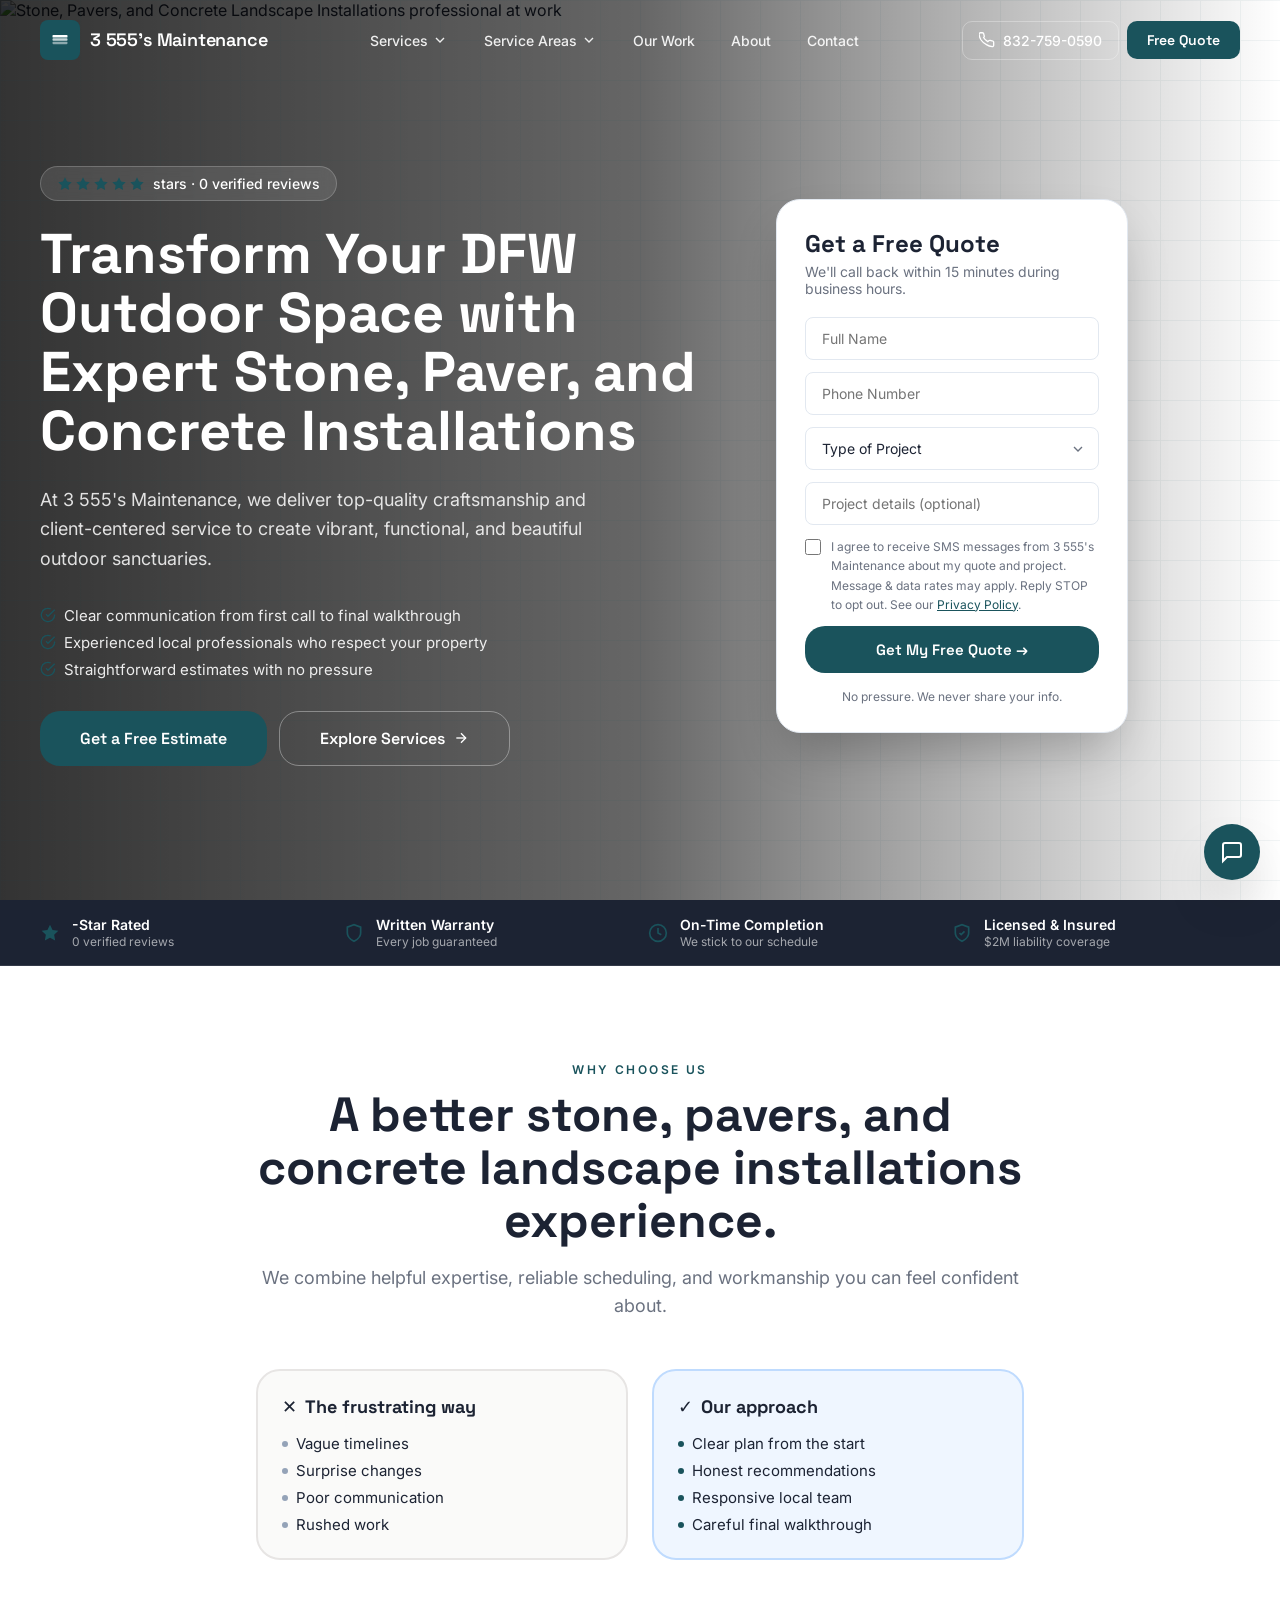
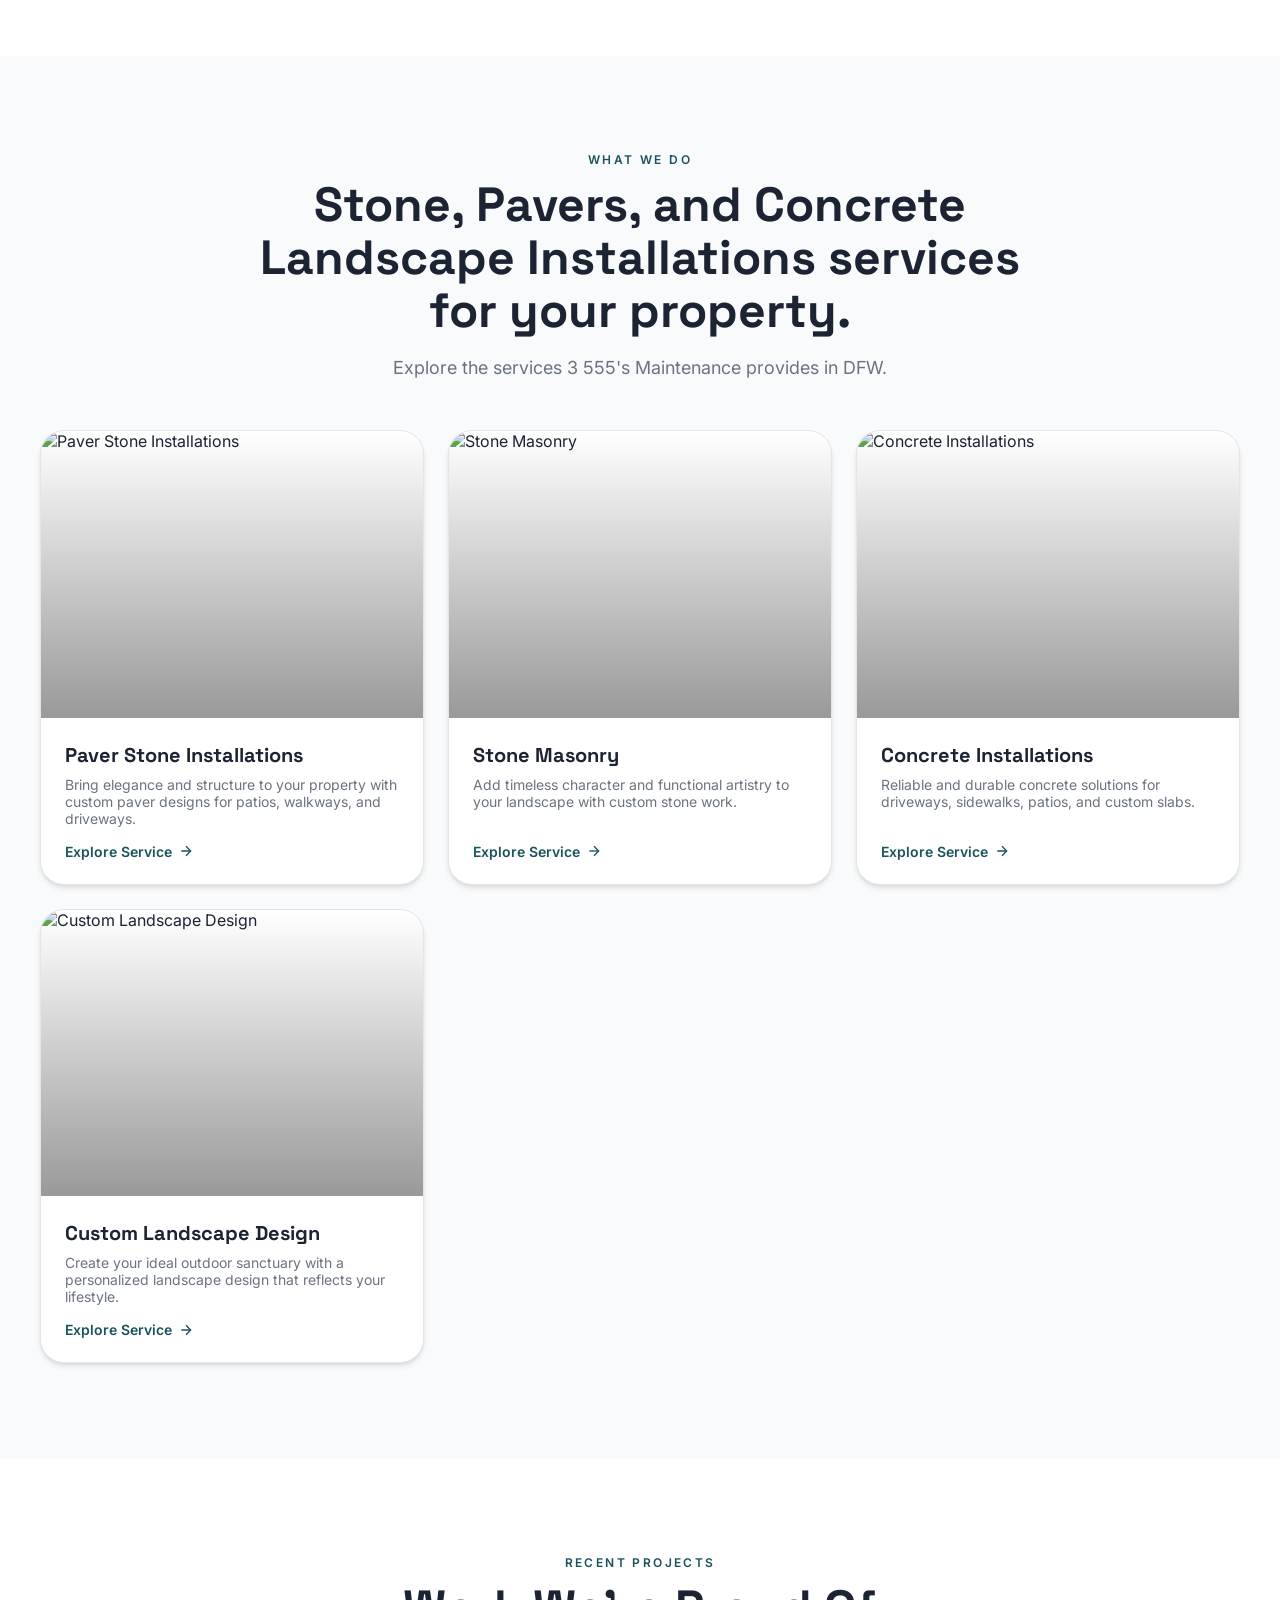
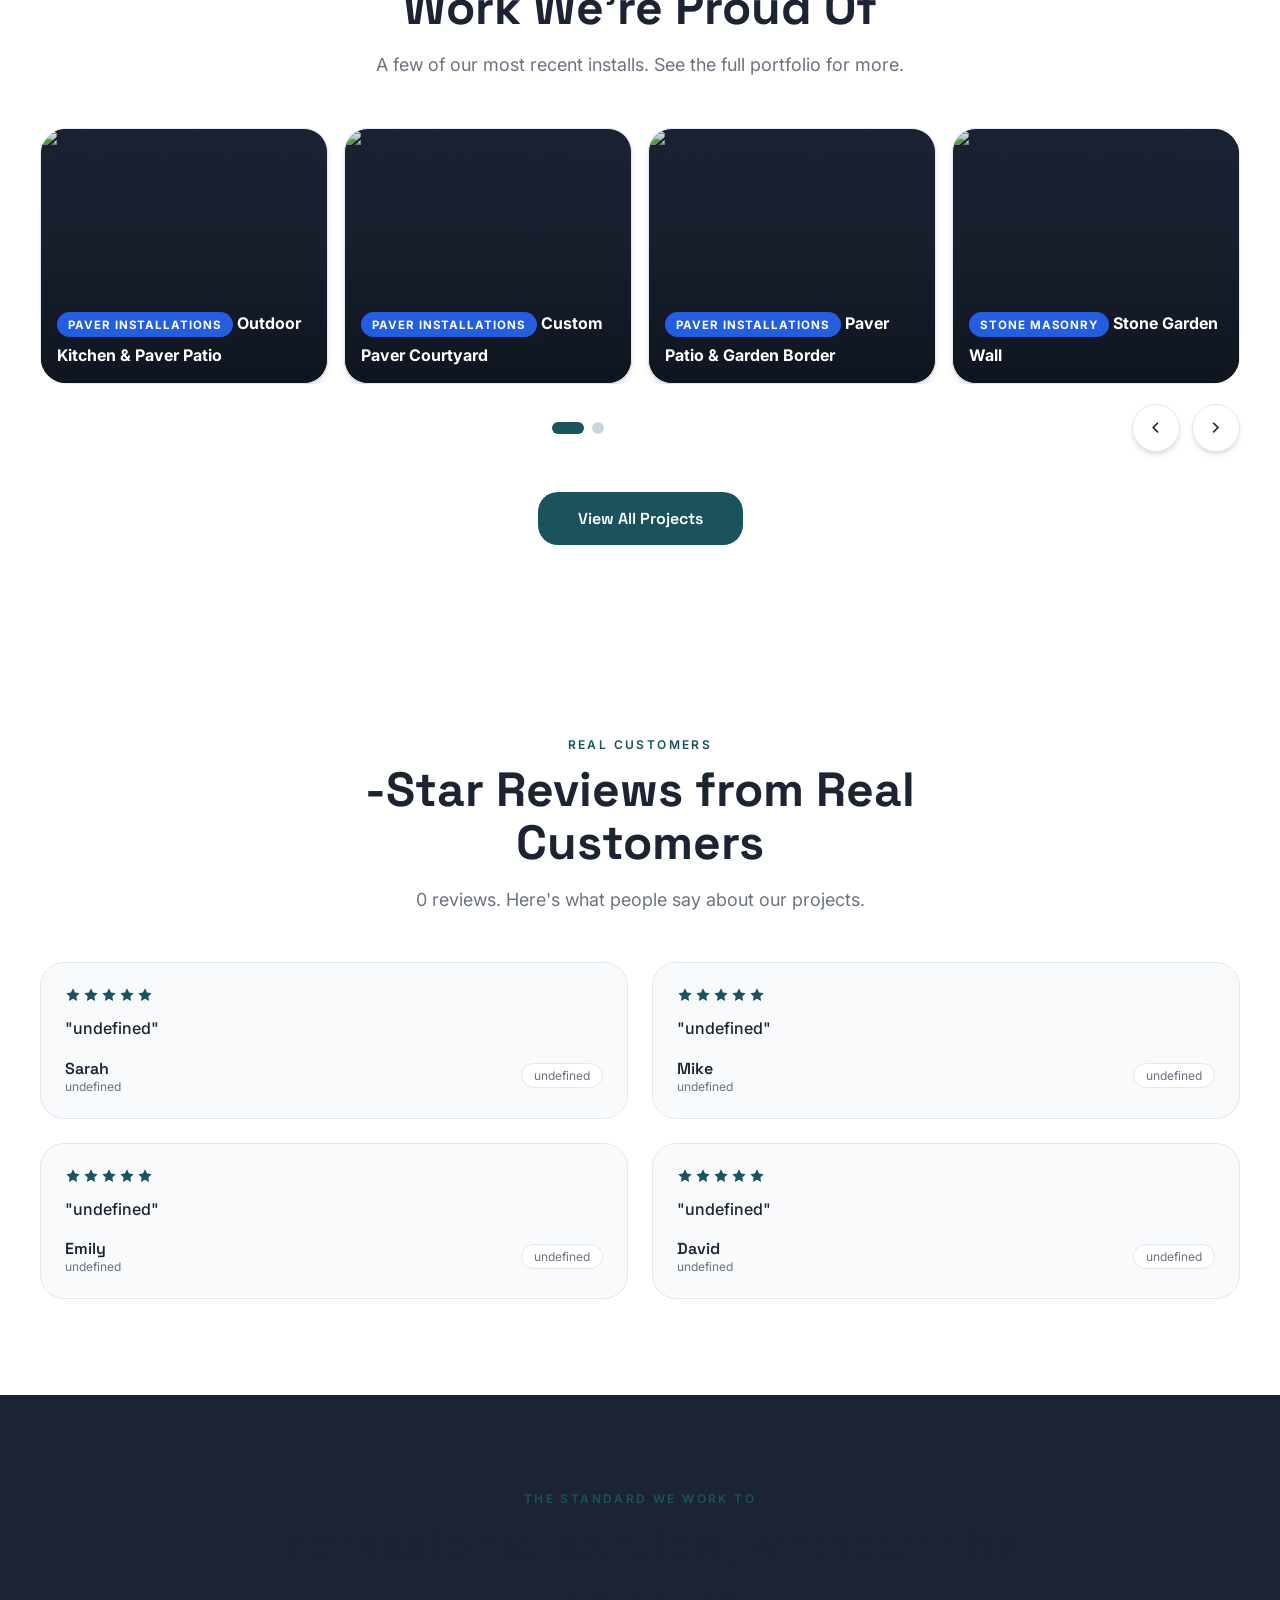
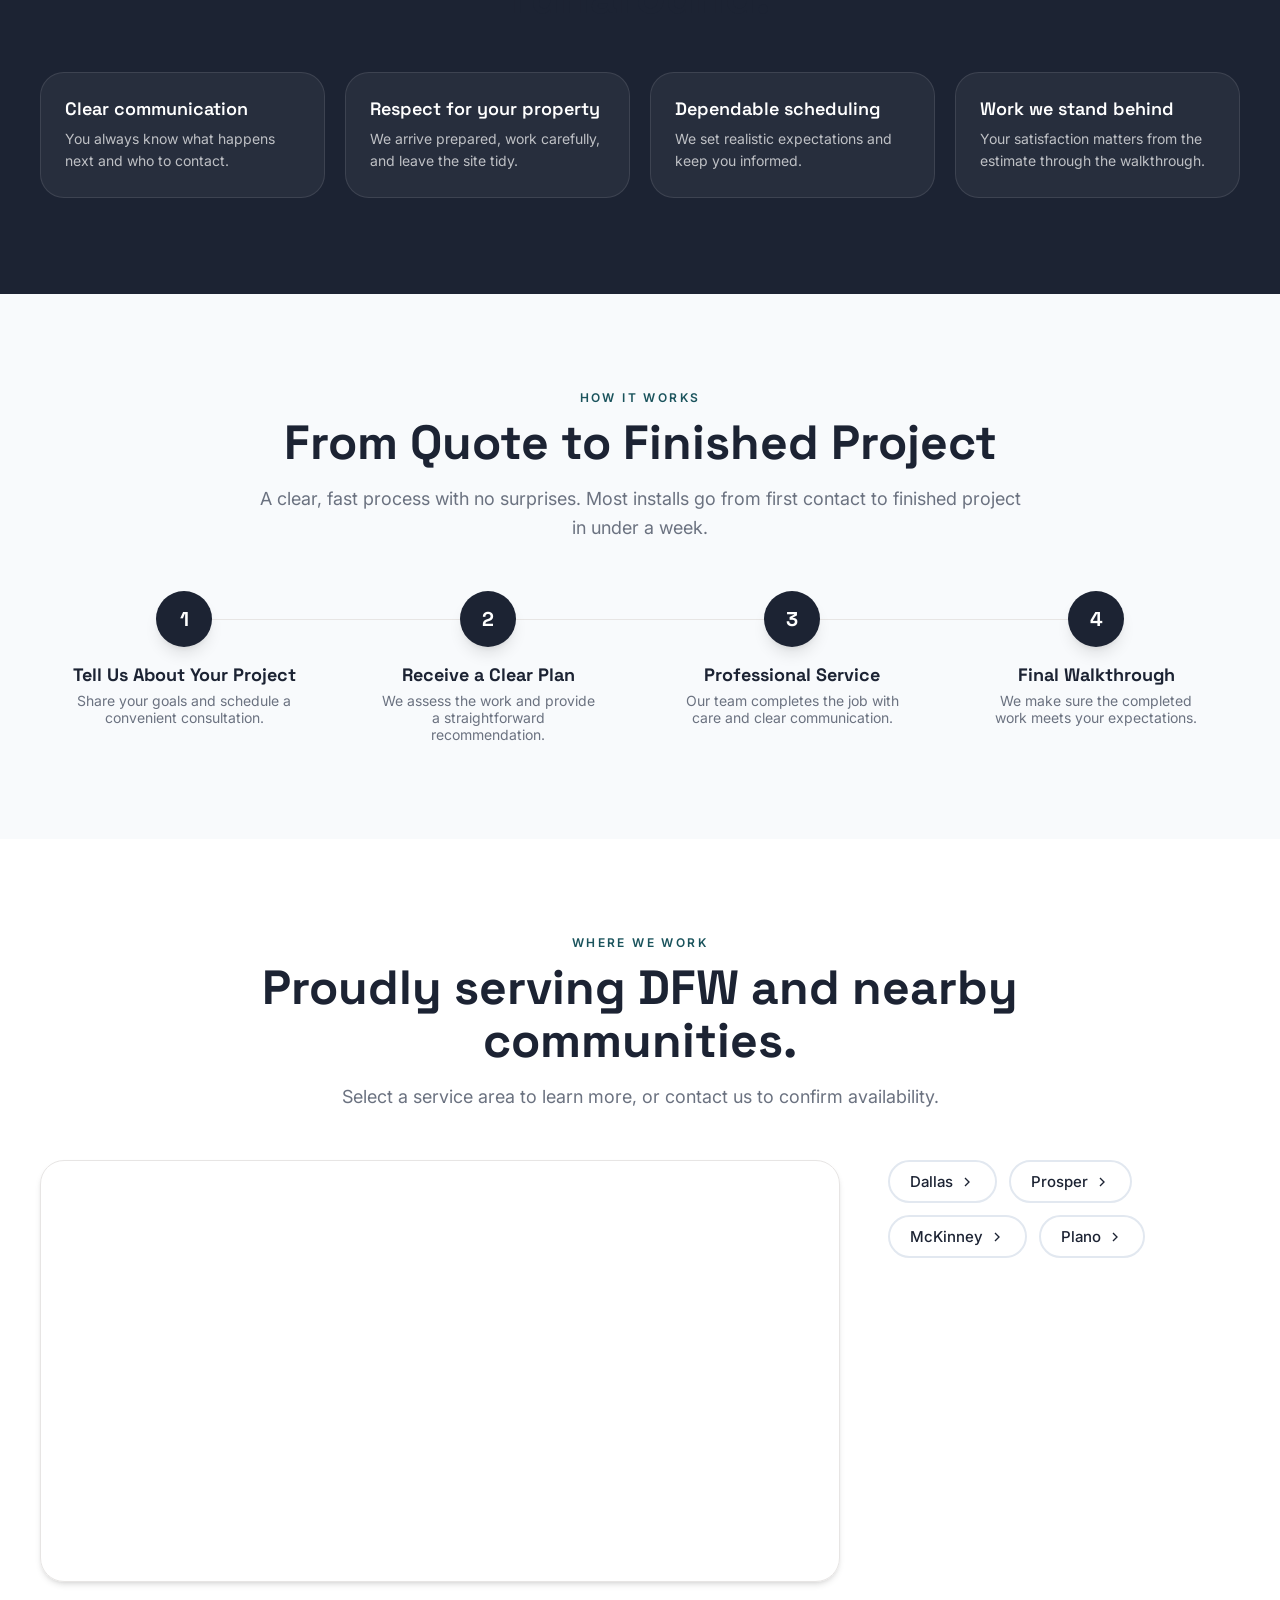
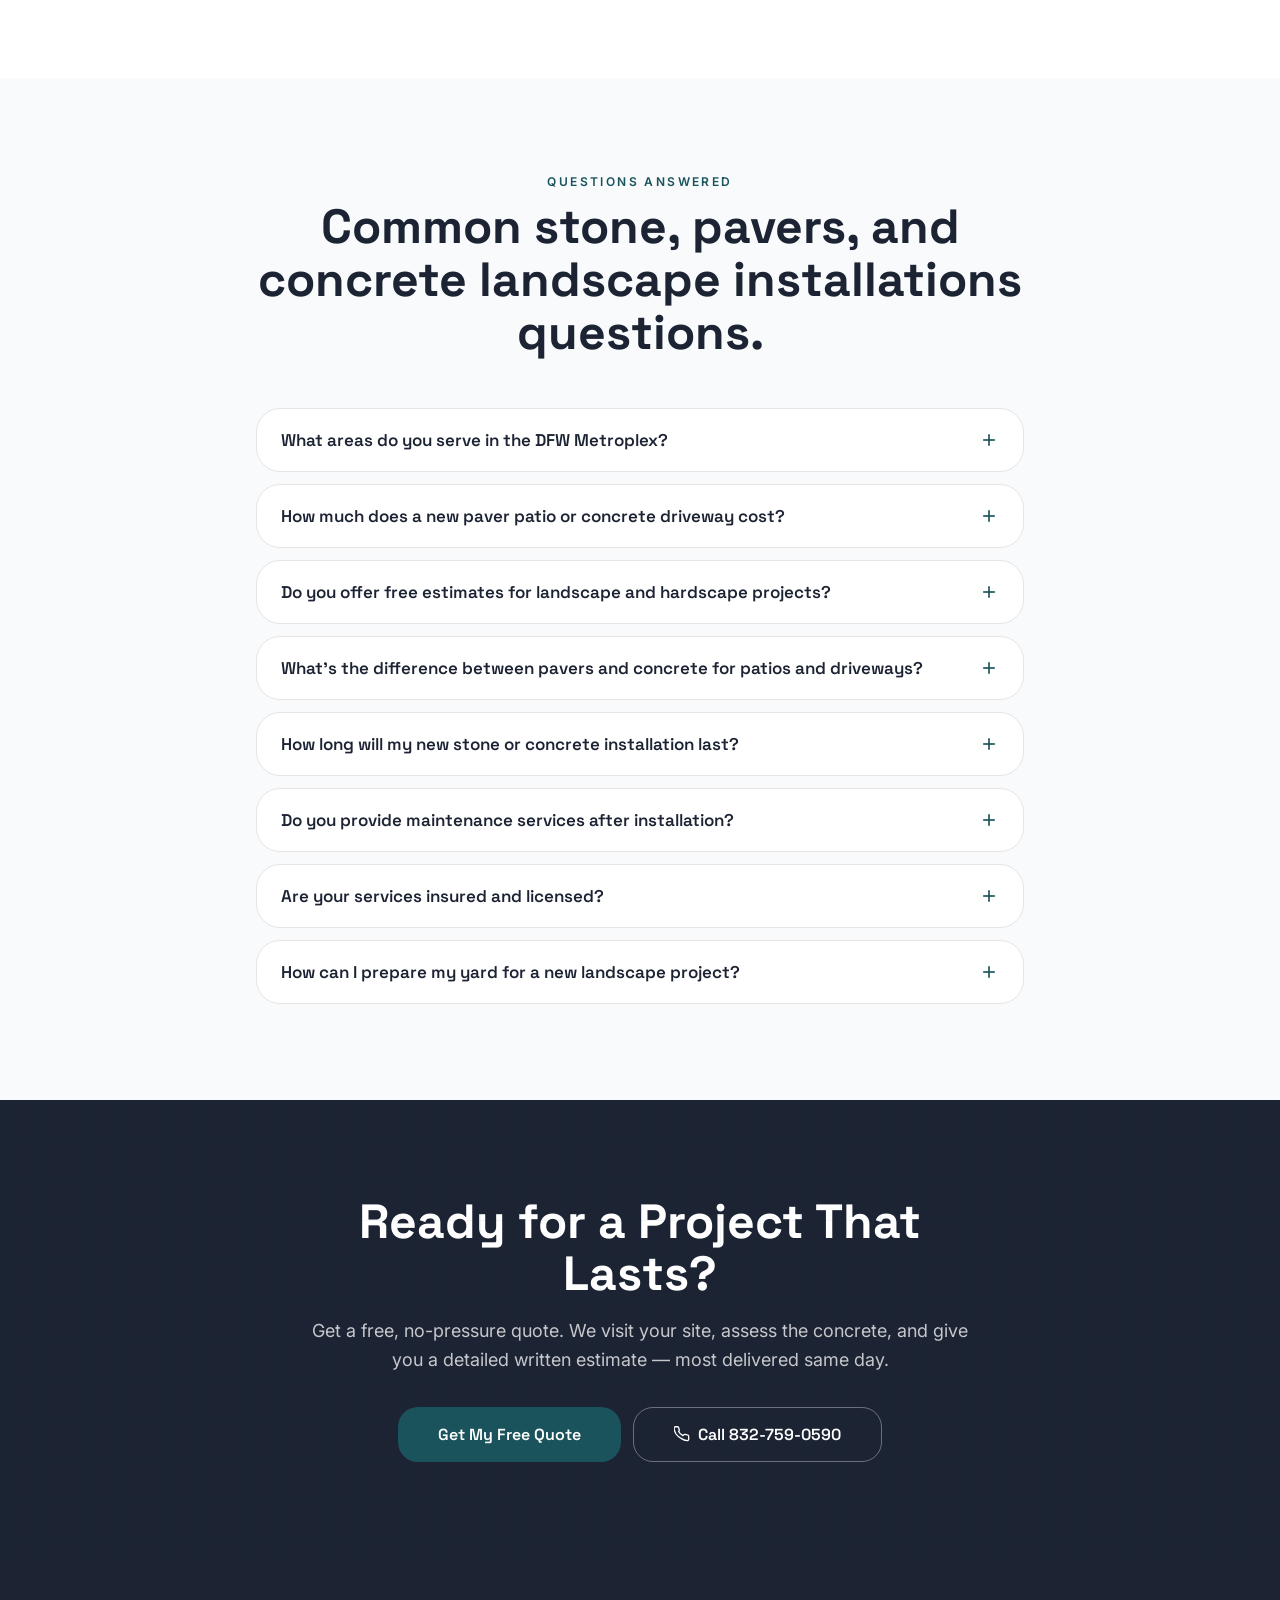
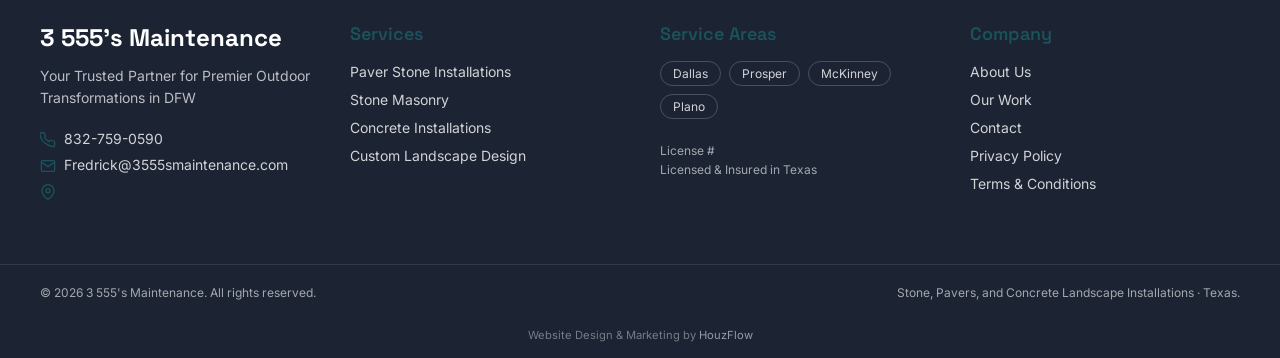
==== commit db501d31: "Update images in CONFIG.js, PROJECTS.js, index.html, and our-work.html for consistency and improved " ====
--- a/index.html
+++ b/index.html
@@ -36,7 +36,7 @@
   <link rel="preconnect" href="https://fonts.googleapis.com" />
   <link rel="preconnect" href="https://fonts.gstatic.com" crossorigin />
   <link href="https://fonts.googleapis.com/css2?family=Space+Grotesk:wght@600;700;800&family=Inter:wght@400;500;600&display=optional" rel="stylesheet" />
-  <link rel="preload" as="image" href="https://images.unsplash.com/photo-1504307651254-35680f356dfd?w=1200&q=75&fm=webp" fetchpriority="high" />
+  <link rel="preload" as="image" href="https://images.unsplash.com/photo-1602860739945-9a61573cd62d?w=1200&q=75&fm=webp" fetchpriority="high" />
   <link rel="stylesheet" href="styles.css" />
 </head>
 <body>
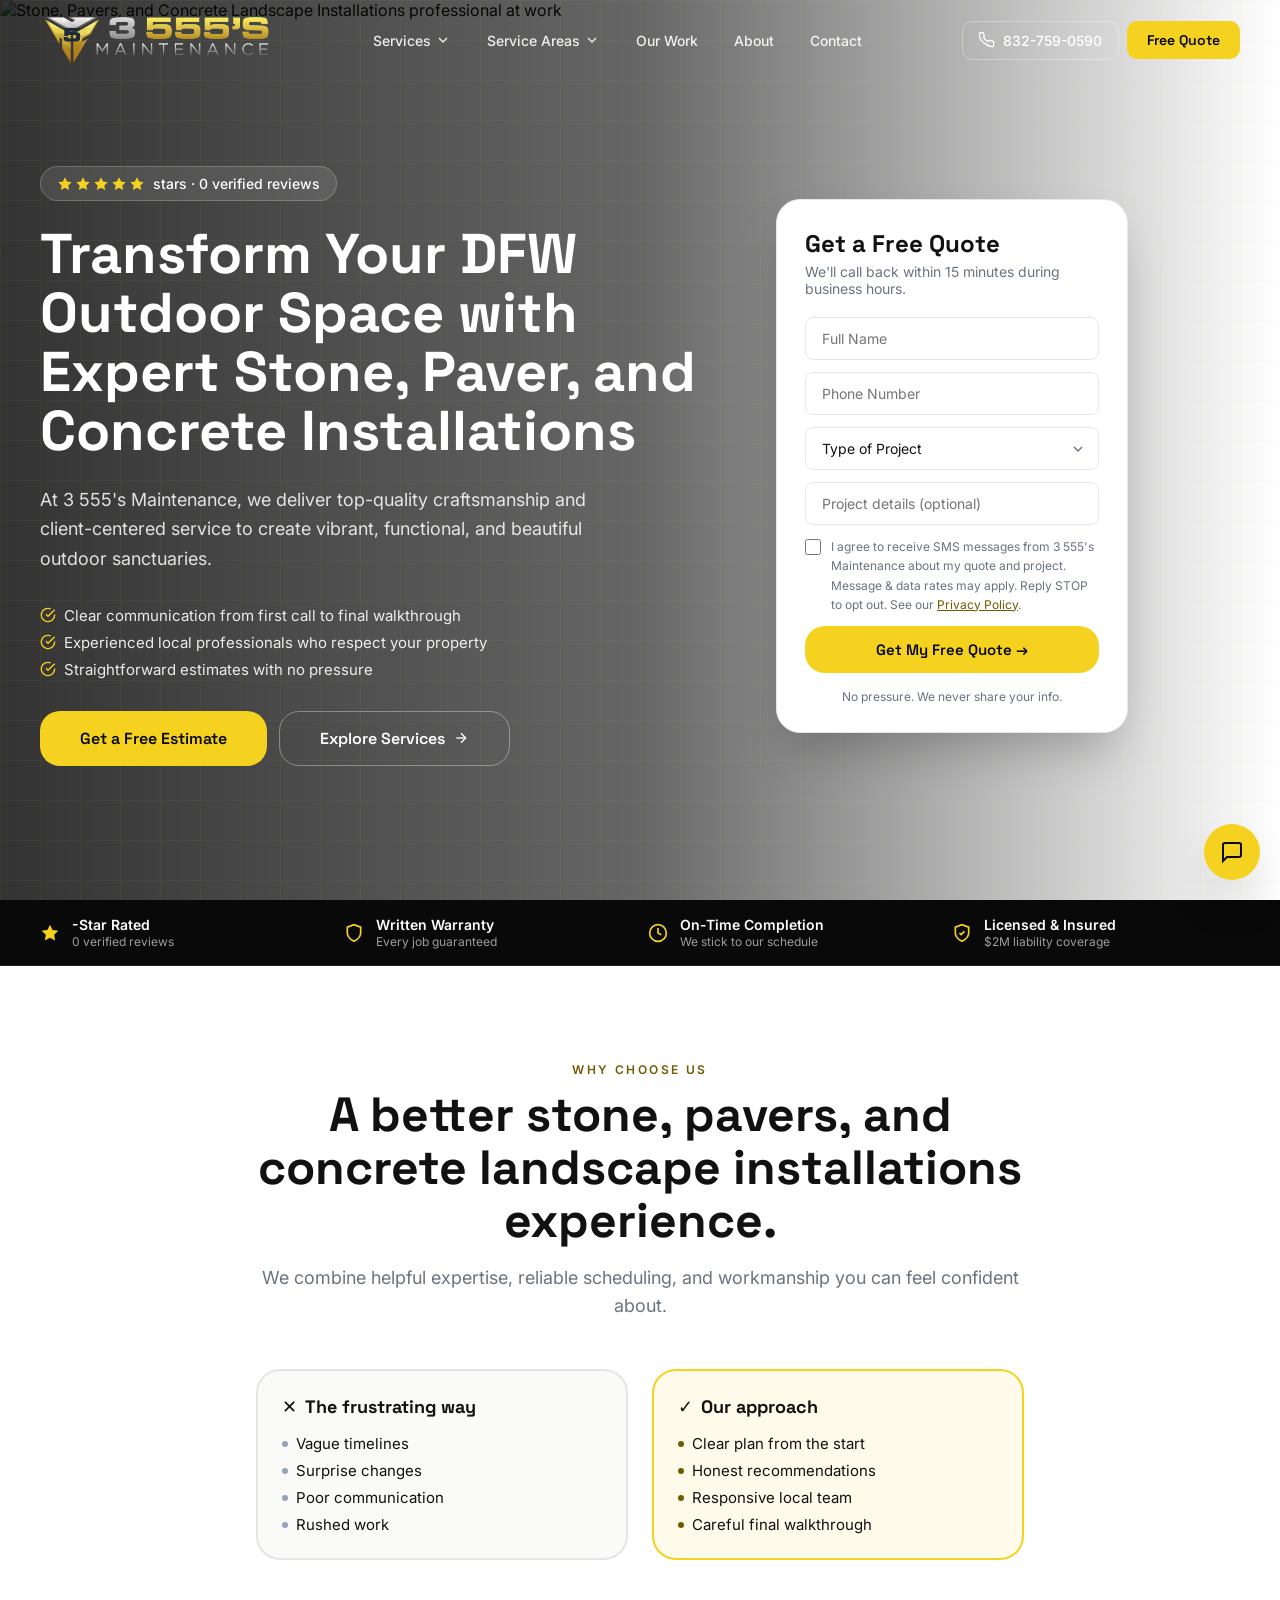
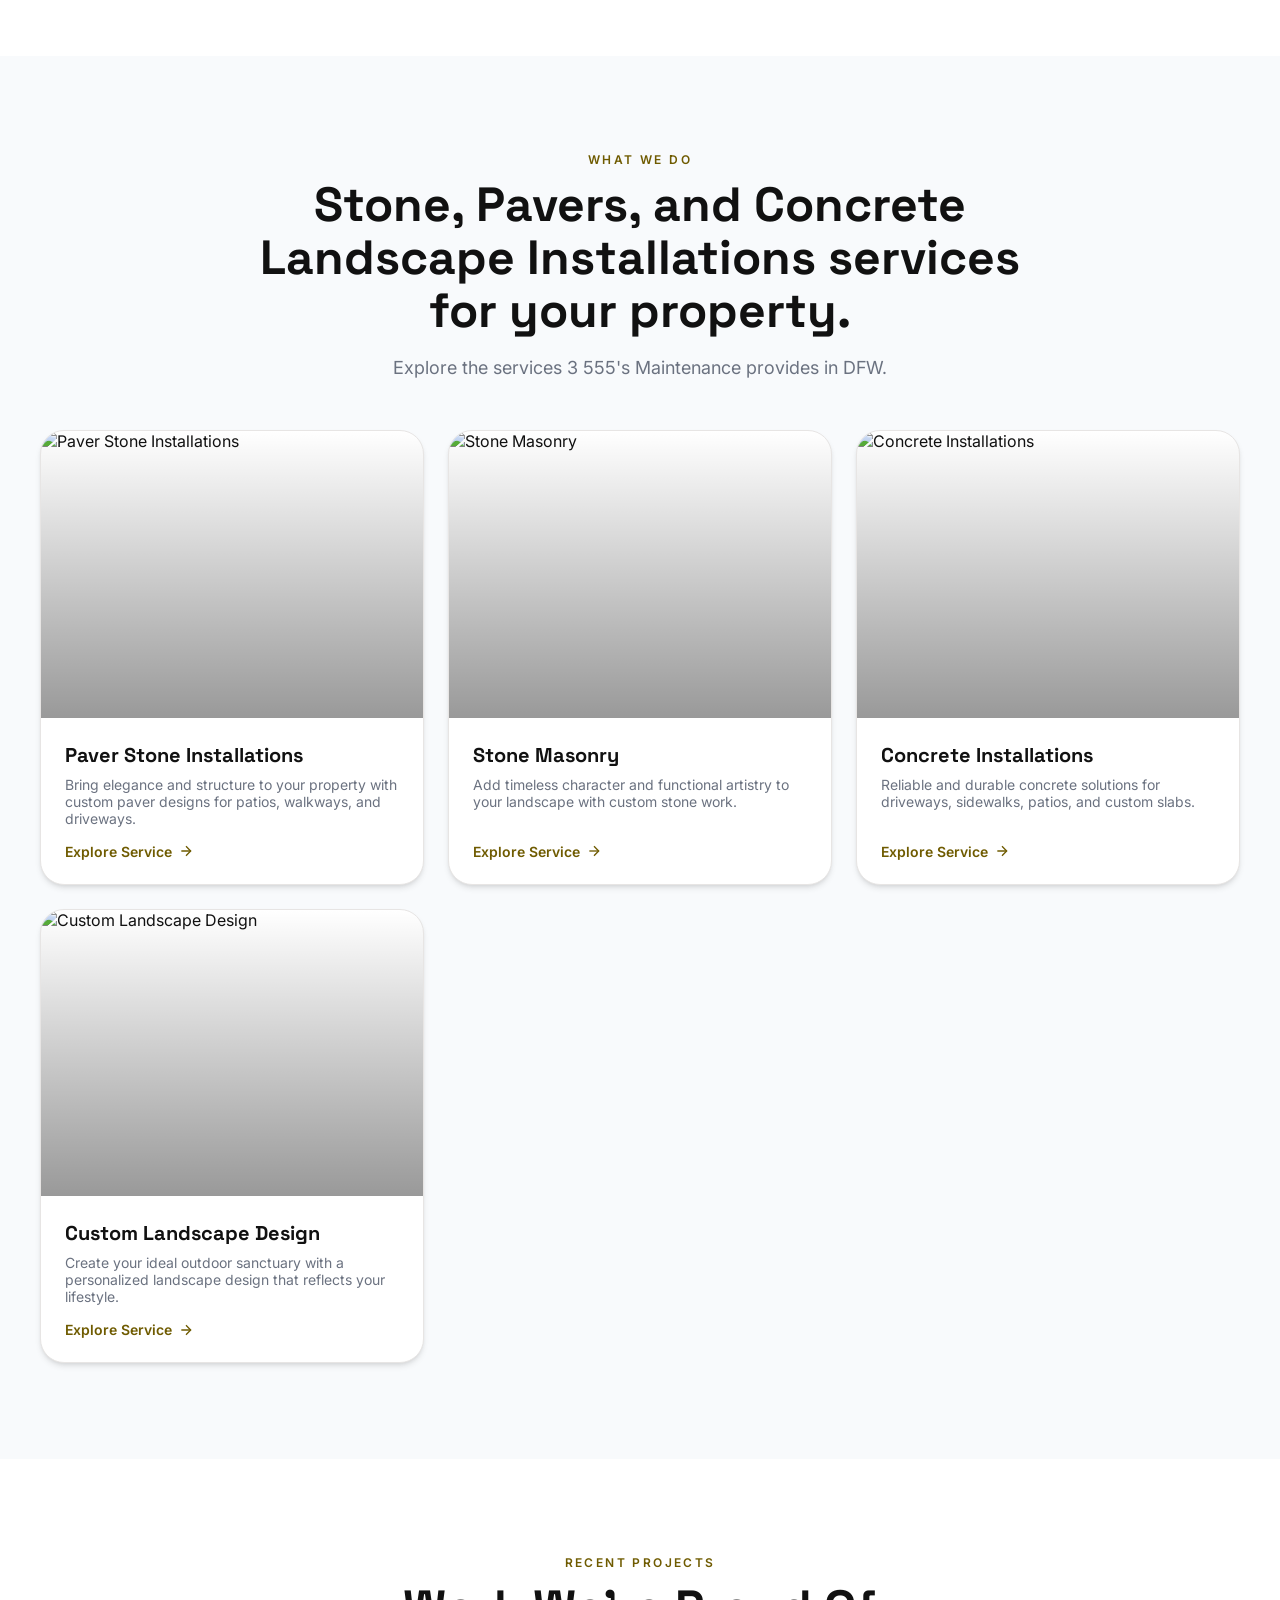
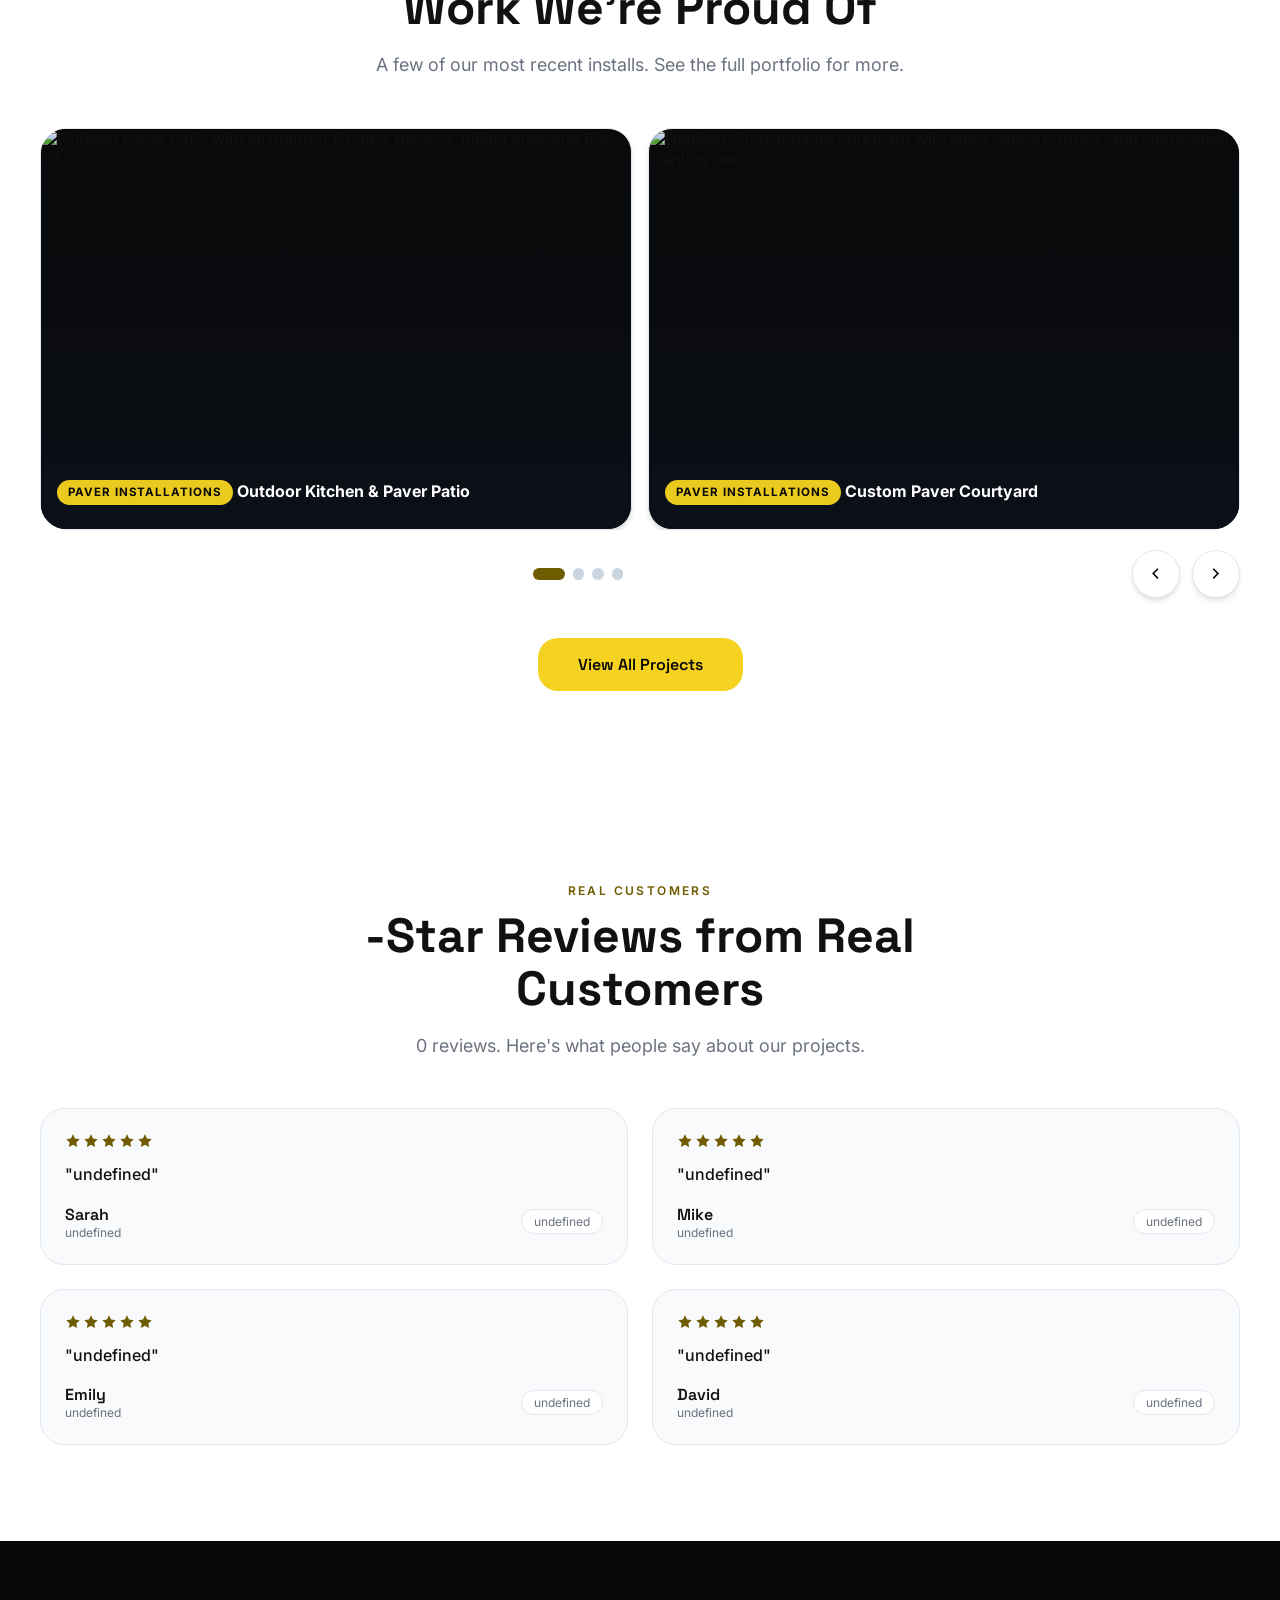
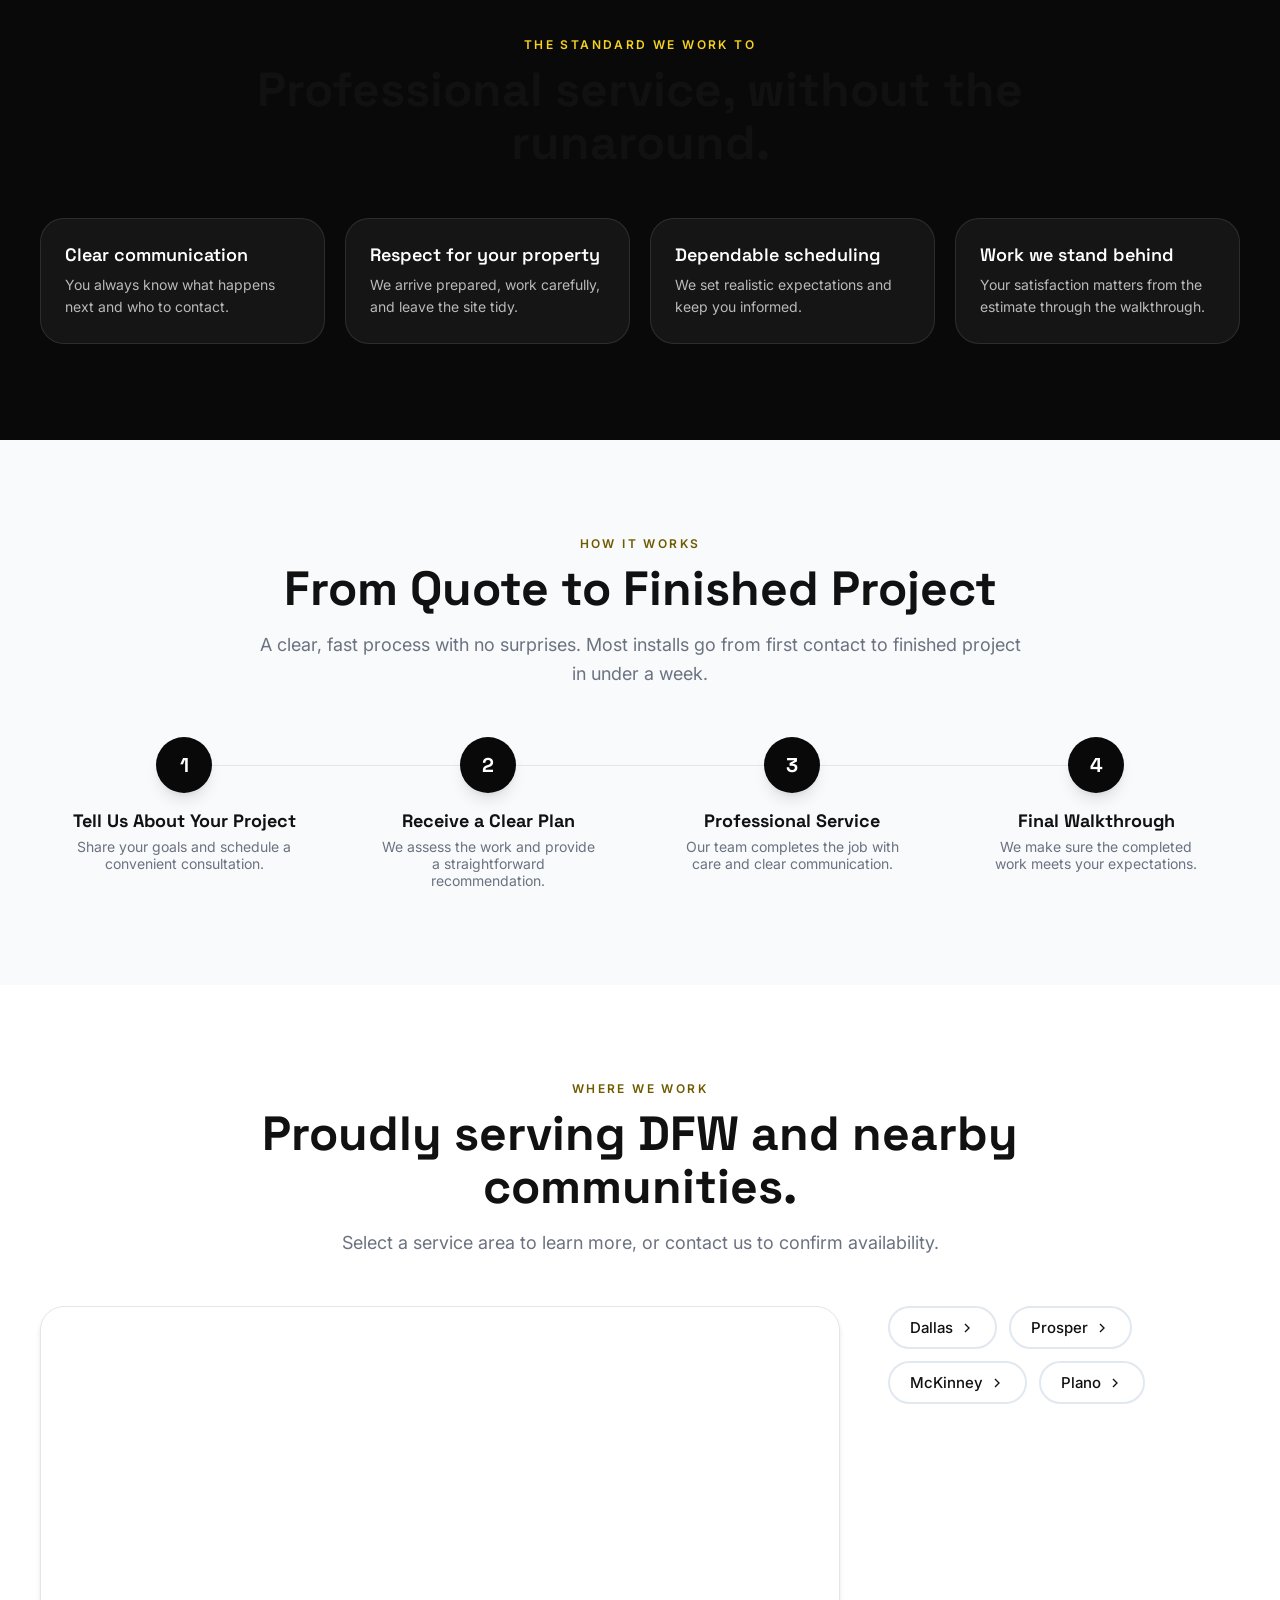
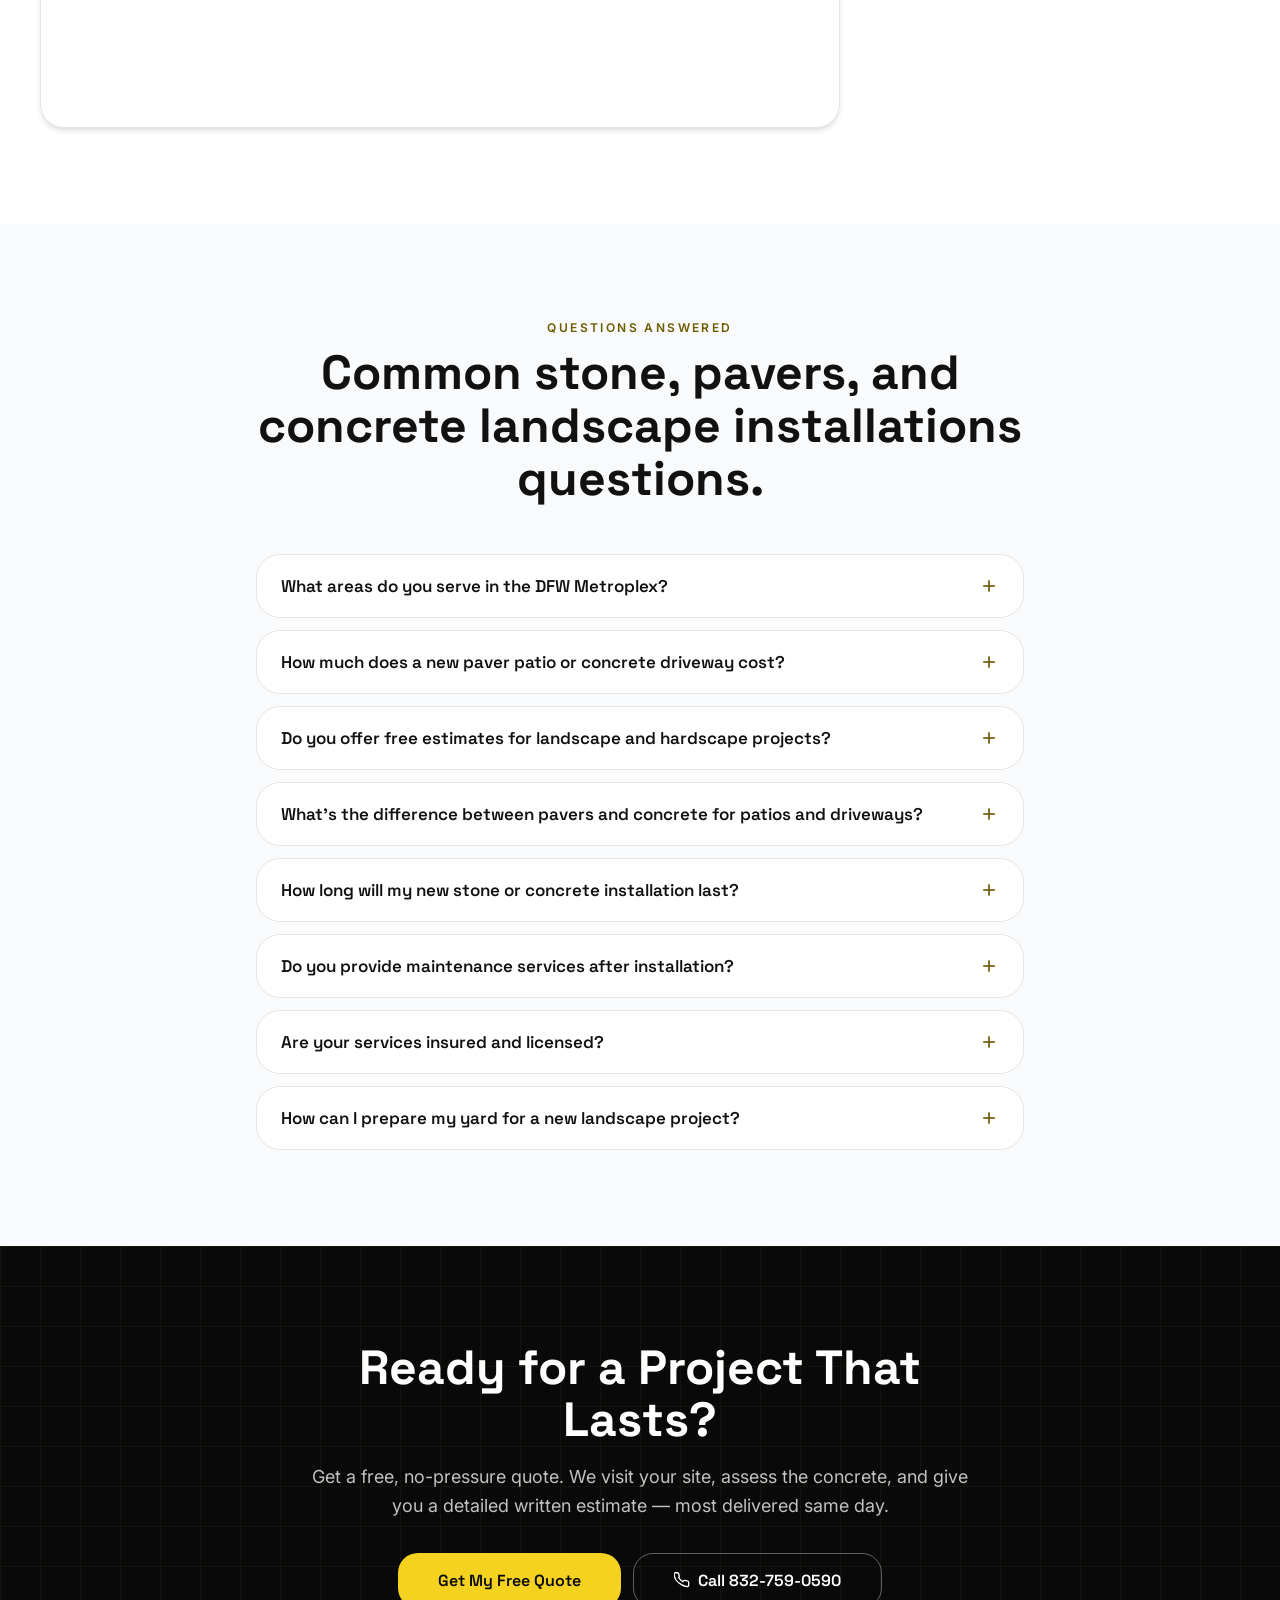
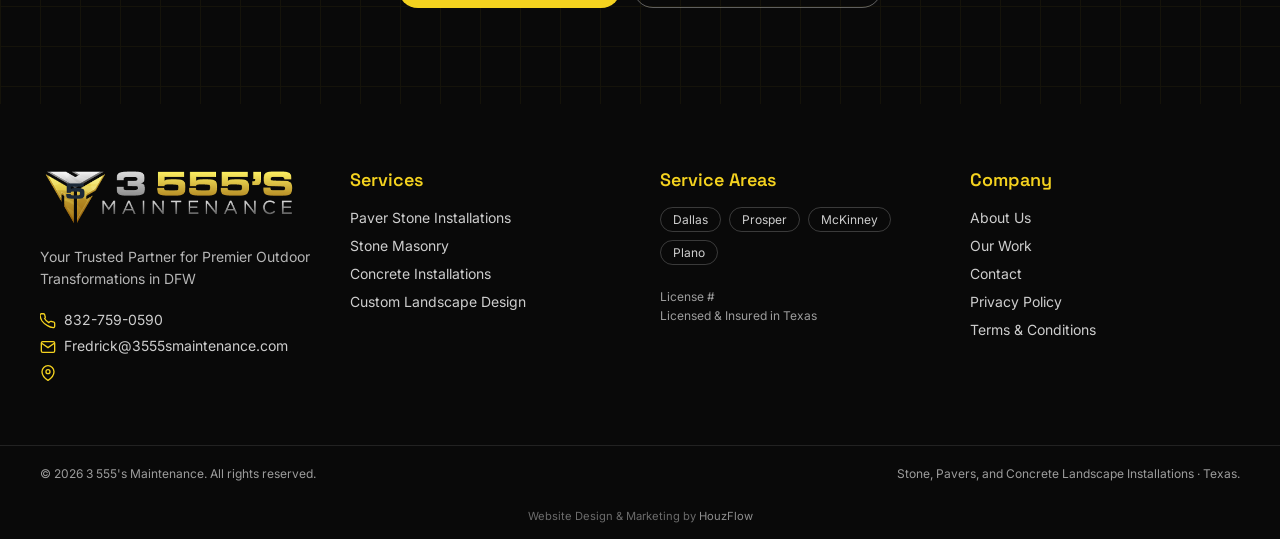
==== commit 01843a6e: "Add new logo image for website in WEBP format" ====
--- a/index.html
+++ b/index.html
@@ -360,7 +360,7 @@
     let suppressClick = false;
 
     const getItemsPerSlide = () => {
-      if (window.innerWidth >= 1024) return 4;
+      if (window.innerWidth >= 1024) return 2;
       if (window.innerWidth >= 640) return 2;
       return 1;
     };
@@ -375,7 +375,7 @@
             height="${project.height}"
             class="portfolio-img"
             loading="${index < eagerCount ? 'eager' : 'lazy'}"
-            sizes="(min-width: 1024px) 23vw, (min-width: 640px) 46vw, 90vw"
+            sizes="(min-width: 1024px) 46vw, (min-width: 640px) 46vw, 92vw"
             draggable="false"
           />
           <span class="portfolio-overlay">
@@ -679,13 +679,13 @@
 @media (min-width: 768px) { .comparison-grid { grid-template-columns: 1fr 1fr; } }
 .comparison-card { border-radius: var(--radius-2xl); padding: 1.5rem; border: 2px solid; }
 .comparison-bad { border-color: var(--color-stone-200); background: #fafaf9; }
-.comparison-good { border-color: #bfdbfe; background: #eff6ff; }
+.comparison-good { border-color: #F4D21F; background: #fffbea; }
 .comparison-label { font-family: var(--font-display); font-weight: 700; font-size: 1.125rem; color: var(--color-navy); margin-bottom: 1rem; display: flex; align-items: center; gap: 0.5rem; }
 .comparison-points { list-style: none; display: flex; flex-direction: column; gap: 0.5rem; }
 .comparison-points li { display: flex; align-items: center; gap: 0.5rem; font-size: 0.9375rem; color: var(--color-navy); }
 .dot { width: 6px; height: 6px; border-radius: 9999px; flex-shrink: 0; }
 .dot-bad { background: #94a3b8; }
-.dot-good { background: var(--color-primary); }
+.dot-good { background: var(--color-primary-text); }
 
 /* Services grid */
 .services-grid-home { display: grid; grid-template-columns: 1fr; gap: 1.5rem; }
@@ -751,7 +751,7 @@
   text-decoration: none;
   transition: border-color 0.15s, color 0.15s;
 }
-.area-chip:hover { border-color: var(--color-primary); color: var(--color-primary); }
+.area-chip:hover { border-color: var(--color-primary-text); color: var(--color-primary-text); }
 </style>
 
 </body>
--- a/styles.css
+++ b/styles.css
@@ -4,10 +4,11 @@
 
 /* ── CSS Design Tokens ──────────────────────────────────────── */
 :root {
-  --color-primary: #2563EB;
-  --color-secondary: #1C2333;
-  --color-accent: #64748B;
-  --color-navy: #1C2333;
+  --color-primary: #F4D21F;
+  --color-primary-text: #6F5B00;
+  --color-secondary: #090909;
+  --color-accent: #B89600;
+  --color-navy: #111111;
   --color-muted: #6b7280;
   --color-slate-50: #f8fafc;
   --color-slate-100: #f1f5f9;
@@ -52,7 +53,7 @@
 .section-y { padding-block: clamp(3rem, 8vw, 6rem); }
 .text-center { text-align: center; }
 .text-navy { color: var(--color-navy); }
-.text-primary { color: var(--color-primary); }
+.text-primary { color: var(--color-primary-text); }
 .text-muted { color: var(--color-muted); }
 .text-white { color: #ffffff; }
 .text-white-80 { color: rgba(255,255,255,0.8); }
@@ -73,7 +74,7 @@
   gap: 0.5rem;
   padding: 0.875rem 2rem;
   background-color: var(--color-primary);
-  color: #fff;
+  color: #090909;
   border-radius: var(--radius-xl);
   font-family: var(--font-display);
   font-weight: 600;
@@ -83,20 +84,20 @@
   border: none;
   text-align: center;
 }
-.btn-primary:hover { filter: brightness(1.1); }
+.btn-primary:hover { filter: brightness(0.94); }
 .btn-primary-sm {
   display: inline-flex;
   align-items: center;
   padding: 0.625rem 1.25rem;
   background-color: var(--color-primary);
-  color: #fff;
+  color: #090909;
   border-radius: 0.625rem;
   font-family: var(--font-display);
   font-weight: 600;
   font-size: 0.875rem;
   transition: filter 0.15s;
 }
-.btn-primary-sm:hover { filter: brightness(1.1); }
+.btn-primary-sm:hover { filter: brightness(0.94); }
 .btn-outline {
   display: inline-flex;
   align-items: center;
@@ -130,7 +131,10 @@
 .icon-sm { width: 1rem; height: 1rem; }
 .icon-md { width: 1.5rem; height: 1.5rem; }
 .icon-lg { width: 1.5rem; height: 1.5rem; }
-.star-icon { width: 1rem; height: 1rem; color: var(--color-primary); }
+.star-icon { width: 1rem; height: 1rem; color: var(--color-primary-text); }
+.home-hero .star-icon,
+.trust-bar .star-icon,
+.bg-secondary .star-icon { color: var(--color-primary); }
 .arrow-icon { width: 1rem; height: 1rem; transition: transform 0.2s; }
 
 /* ── Grid Overlay (industrial pattern) ──────────────────────── */
@@ -157,7 +161,8 @@
   background-color: transparent;
   transition: background-color 0.3s, box-shadow 0.3s;
 }
-.site-header.scrolled {
+.site-header.scrolled,
+.site-header.menu-open {
   background-color: var(--color-secondary);
   box-shadow: var(--shadow-xl);
 }
@@ -170,26 +175,16 @@
 .logo-link {
   display: flex;
   align-items: center;
-  gap: 0.625rem;
   text-decoration: none;
-}
-.logo-icon {
-  display: grid;
-  place-items: center;
-  width: 2.5rem;
-  height: 2.5rem;
-  border-radius: 0.5rem;
-  background-color: var(--color-primary);
-  flex-shrink: 0;
-}
-.logo-svg { width: 1.25rem; height: 1.25rem; color: #fff; }
-.logo-text {
-  font-family: var(--font-display);
-  font-weight: 600;
-  font-size: 1.125rem;
-  color: #fff;
-  line-height: 1.2;
-  letter-spacing: -0.01em;
+  flex-shrink: 1;
+  min-width: 0;
+}
+.brand-logo {
+  width: clamp(10.5rem, 22vw, 14.5rem);
+  height: auto;
+  max-height: 3.5rem;
+  object-fit: contain;
+  object-position: left center;
 }
 .desktop-nav {
   display: none;
@@ -270,7 +265,7 @@
   font-size: 0.875rem;
   transition: color 0.15s;
 }
-.dropdown-item:hover .dropdown-item-title { color: var(--color-primary); }
+.dropdown-item:hover .dropdown-item-title { color: var(--color-primary-text); }
 .dropdown-item-desc { display: none; }
 .areas-panel .areas-pills {
   background: #fff;
@@ -293,7 +288,7 @@
   text-decoration: none;
   transition: border-color 0.15s, color 0.15s;
 }
-.area-pill:hover { border-color: var(--color-primary); color: var(--color-primary); }
+.area-pill:hover { border-color: var(--color-primary-text); color: var(--color-primary-text); }
 .header-cta { display: none; align-items: center; gap: 0.5rem; }
 @media (min-width: 768px) { .header-cta { display: flex; } }
 
@@ -369,6 +364,8 @@
    FOOTER
    ============================================================ */
 .site-footer { background-color: var(--color-secondary); color: #fff; }
+.footer-logo-link { display: inline-block; margin-bottom: 1rem; }
+.footer-brand-logo { width: min(100%, 16rem); height: auto; }
 .footer-grid {
   padding-block: 4rem;
   display: grid;
@@ -422,7 +419,7 @@
   border: 1px solid rgba(255,255,255,0.12);
   transition: background 0.15s, color 0.15s, border-color 0.15s;
 }
-.social-icon-link:hover { background: var(--color-primary); color: #fff; border-color: var(--color-primary); }
+.social-icon-link:hover { background: var(--color-primary); color: #090909; border-color: var(--color-primary); }
 .social-svg { width: 1.125rem; height: 1.125rem; }
 .footer-bottom { border-top: 1px solid rgba(255,255,255,0.1); }
 .footer-bottom-inner {
@@ -473,7 +470,7 @@
   height: 3.5rem;
   border-radius: 9999px;
   background-color: var(--color-primary);
-  color: #fff;
+  color: #090909;
   display: grid;
   place-items: center;
   box-shadow: var(--shadow-2xl);
@@ -481,7 +478,7 @@
   border: none;
   cursor: pointer;
 }
-.chat-fab:hover { filter: brightness(1.1); }
+.chat-fab:hover { filter: brightness(0.94); }
 
 /* ============================================================
    FORMS
@@ -500,14 +497,14 @@
   appearance: none;
 }
 .form-input:focus, .form-select:focus, .form-textarea:focus {
-  border-color: var(--color-primary);
+  border-color: var(--color-primary-text);
 }
 .form-textarea { resize: none; }
 .form-select { background-image: url("data:image/svg+xml,%3Csvg xmlns='http://www.w3.org/2000/svg' width='16' height='16' viewBox='0 0 24 24' fill='none' stroke='%236b7280' stroke-width='2'%3E%3Cpolyline points='6 9 12 15 18 9'/%3E%3C/svg%3E"); background-repeat: no-repeat; background-position: right 0.75rem center; padding-right: 2.5rem; }
 .consent-label { display: flex; align-items: flex-start; gap: 0.625rem; cursor: pointer; }
 .consent-checkbox { width: 1rem; height: 1rem; margin-top: 0.125rem; flex-shrink: 0; accent-color: var(--color-primary); }
 .consent-text { font-size: 0.75rem; color: var(--color-muted); line-height: 1.6; }
-.consent-link { color: var(--color-primary); text-decoration: underline; }
+.consent-link { color: var(--color-primary-text); text-decoration: underline; }
 .form-error { font-size: 0.75rem; color: #dc2626; }
 .form-disclaimer { font-size: 0.75rem; text-align: center; color: var(--color-muted); padding-top: 0.25rem; }
 
@@ -546,9 +543,10 @@
   font-weight: 600;
   letter-spacing: 0.2em;
   text-transform: uppercase;
-  color: var(--color-primary);
+  color: var(--color-primary-text);
   margin-bottom: 0.75rem;
 }
+.bg-secondary .section-eyebrow { color: var(--color-primary); }
 .section-title {
   font-family: var(--font-display);
   font-size: clamp(1.75rem, 4vw, 3rem);
@@ -613,7 +611,7 @@
   font-size: 1.0625rem;
 }
 .faq-summary::-webkit-details-marker { display: none; }
-.faq-icon { width: 1.25rem; height: 1.25rem; color: var(--color-primary); flex-shrink: 0; transition: transform 0.2s; }
+.faq-icon { width: 1.25rem; height: 1.25rem; color: var(--color-primary-text); flex-shrink: 0; transition: transform 0.2s; }
 .faq-item[open] .faq-icon { transform: rotate(45deg); }
 .faq-answer { color: var(--color-muted); margin-top: 0.75rem; line-height: 1.7; }
 
@@ -688,7 +686,7 @@
   margin-top: 1rem;
   font-size: 0.875rem;
   font-weight: 600;
-  color: var(--color-primary);
+  color: var(--color-primary-text);
 }
 .service-card:hover .arrow-icon { transform: translateX(4px); }
 
@@ -744,7 +742,7 @@
 .prose strong { color: var(--color-navy); font-weight: 600; }
 .prose h2 { margin-top: 2rem; margin-bottom: 0.75rem; }
 .prose h3 { margin-top: 1.25rem; margin-bottom: 0.5rem; }
-.prose a { color: var(--color-primary); text-decoration: underline; }
+.prose a { color: var(--color-primary-text); text-decoration: underline; }
 .prose-section { margin-bottom: 2rem; }
 .prose-box {
   background: #fafaf9;
@@ -795,7 +793,7 @@
    Shared by the home page and our-work page.
    ============================================================ */
 .portfolio-gallery {
-  --gallery-card-min-height: 16rem;
+  --gallery-card-min-height: 25rem;
   position: relative;
 }
 .portfolio-gallery-viewport {
@@ -823,7 +821,7 @@
   .portfolio-slide { grid-template-columns: repeat(2, minmax(0, 1fr)); }
 }
 @media (min-width: 1024px) {
-  .portfolio-slide { grid-template-columns: repeat(4, minmax(0, 1fr)); }
+  .portfolio-slide { grid-template-columns: repeat(2, minmax(0, 1fr)); }
 }
 
 .portfolio-item {
@@ -849,7 +847,8 @@
 .portfolio-img {
   width: 100%;
   height: 100%;
-  aspect-ratio: 4 / 3;
+  min-height: var(--gallery-card-min-height);
+  aspect-ratio: 16 / 10;
   object-fit: cover;
   transition: transform 0.5s;
   display: block;
@@ -876,8 +875,8 @@
   font-weight: 700;
   text-transform: uppercase;
   letter-spacing: 0.08em;
-  color: #fff;
-  background: rgba(37,99,235,0.94);
+  color: #090909;
+  background: rgba(244,210,31,0.96);
   padding: 0.35rem 0.7rem;
   border-radius: 9999px;
   margin-bottom: 0.5rem;
@@ -915,8 +914,8 @@
 .portfolio-gallery-arrow:hover,
 .portfolio-gallery-arrow:focus-visible {
   transform: translateY(-1px);
-  border-color: var(--color-primary);
-  color: var(--color-primary);
+  border-color: var(--color-primary-text);
+  color: var(--color-primary-text);
 }
 .portfolio-gallery-arrow:disabled {
   opacity: 0.45;
@@ -944,7 +943,7 @@
 }
 .portfolio-gallery-dot.is-active {
   width: 2rem;
-  background: var(--color-primary);
+  background: var(--color-primary-text);
 }
 .portfolio-gallery-empty {
   border: 1px dashed var(--color-slate-200);
@@ -956,7 +955,7 @@
 }
 @media (max-width: 767px) {
   .portfolio-gallery {
-    --gallery-card-min-height: 14rem;
+    --gallery-card-min-height: 19rem;
   }
   .portfolio-gallery-controls {
     flex-direction: column-reverse;
@@ -971,6 +970,8 @@
    progressive min-width breakpoints; these protect the primary conversion UI
    on narrow 320-430px devices. */
 @media (max-width: 639px) {
+  .header-inner { height: 4.5rem; }
+  .brand-logo { width: min(72vw, 12rem); max-height: 3rem; }
   .home-hero { min-height: auto; }
   .hero-inner { padding-top: 5.5rem; padding-bottom: 2.25rem; }
   .hero-headline { font-size: clamp(2.2rem, 11vw, 3.25rem); line-height: 1.04; }
